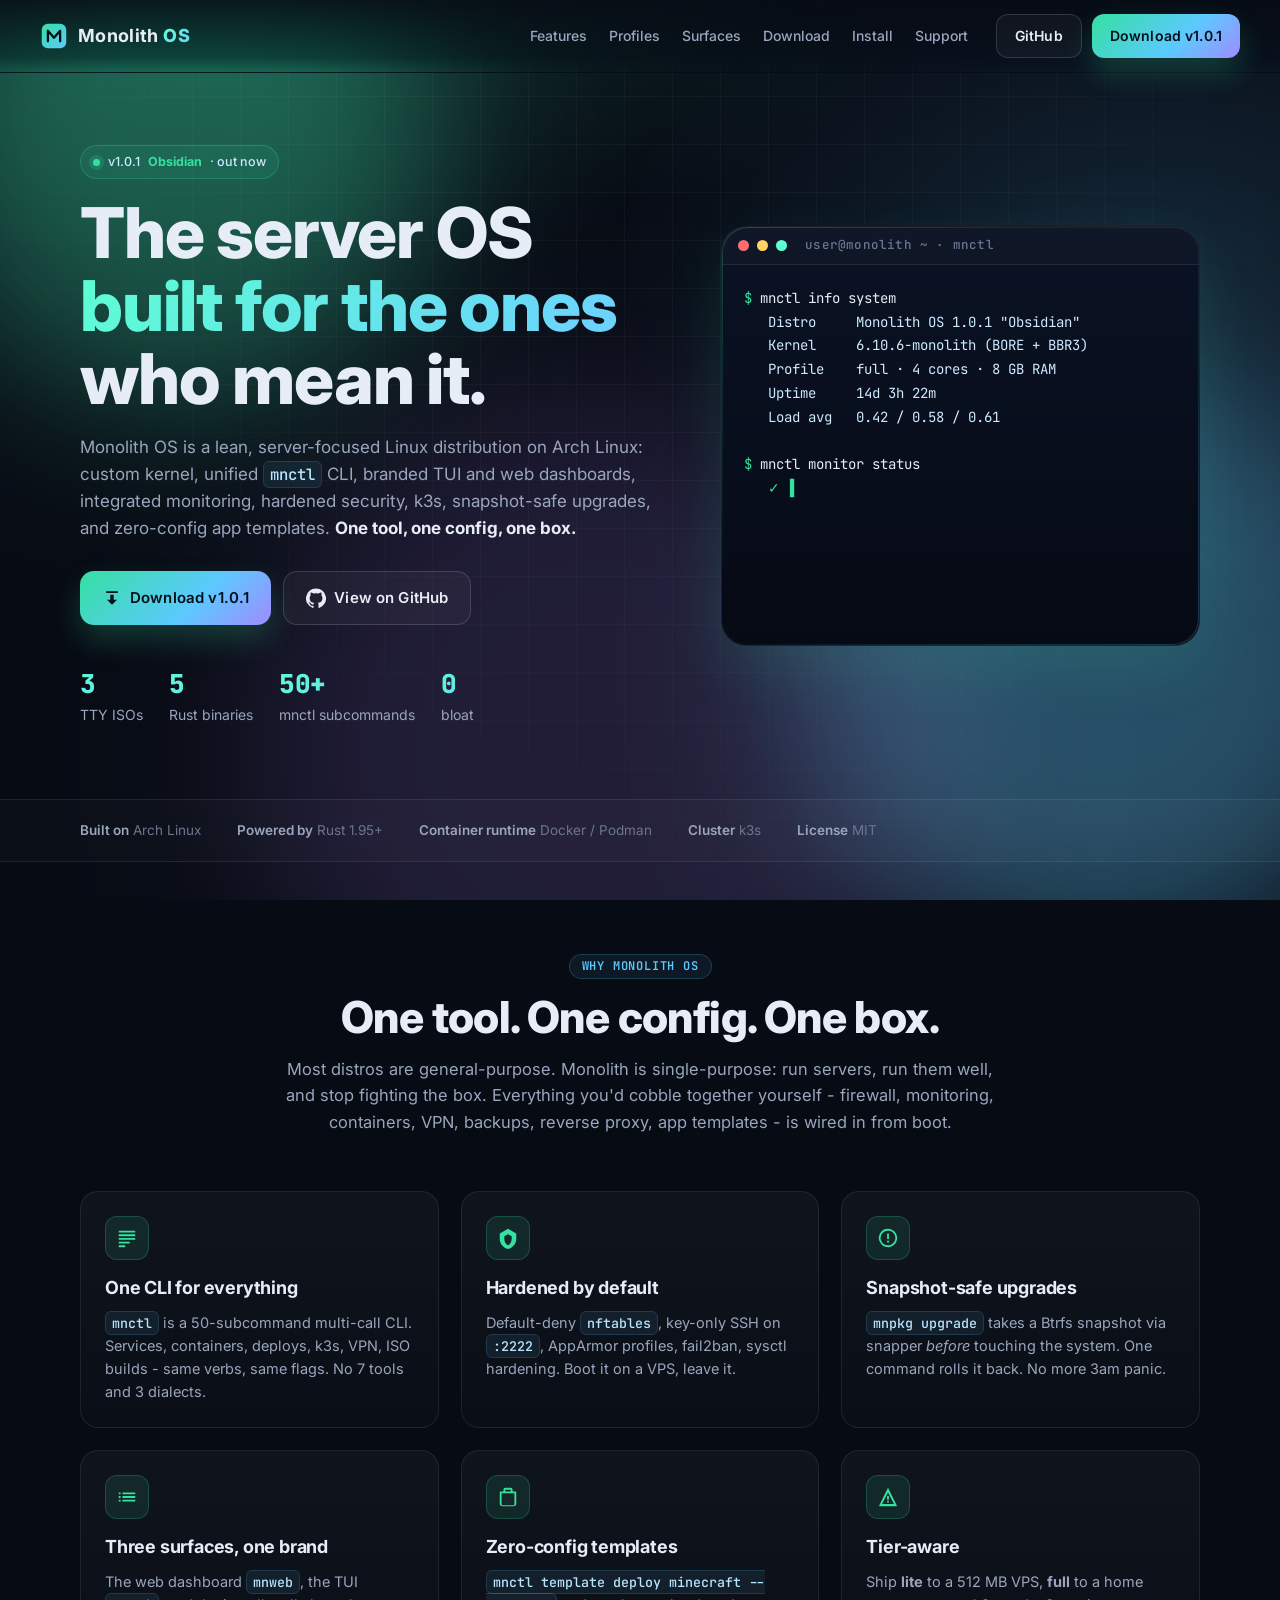
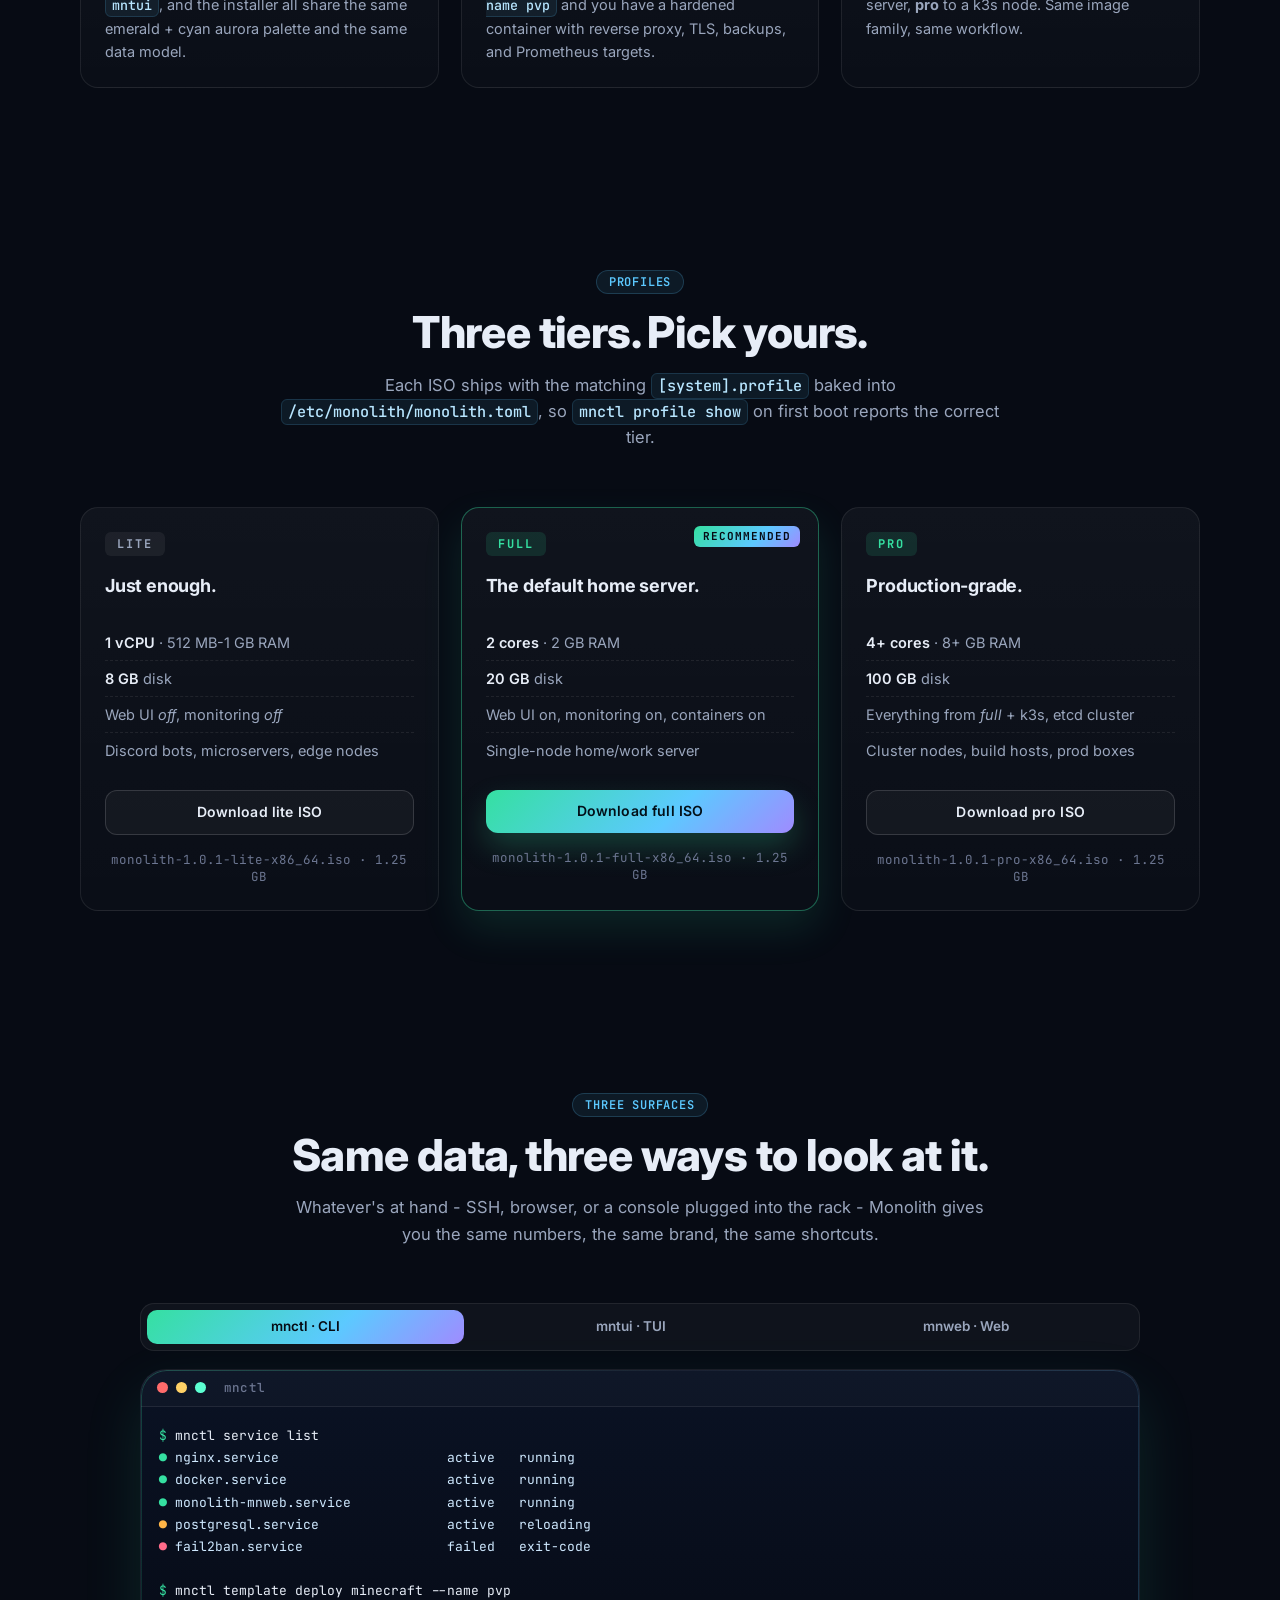
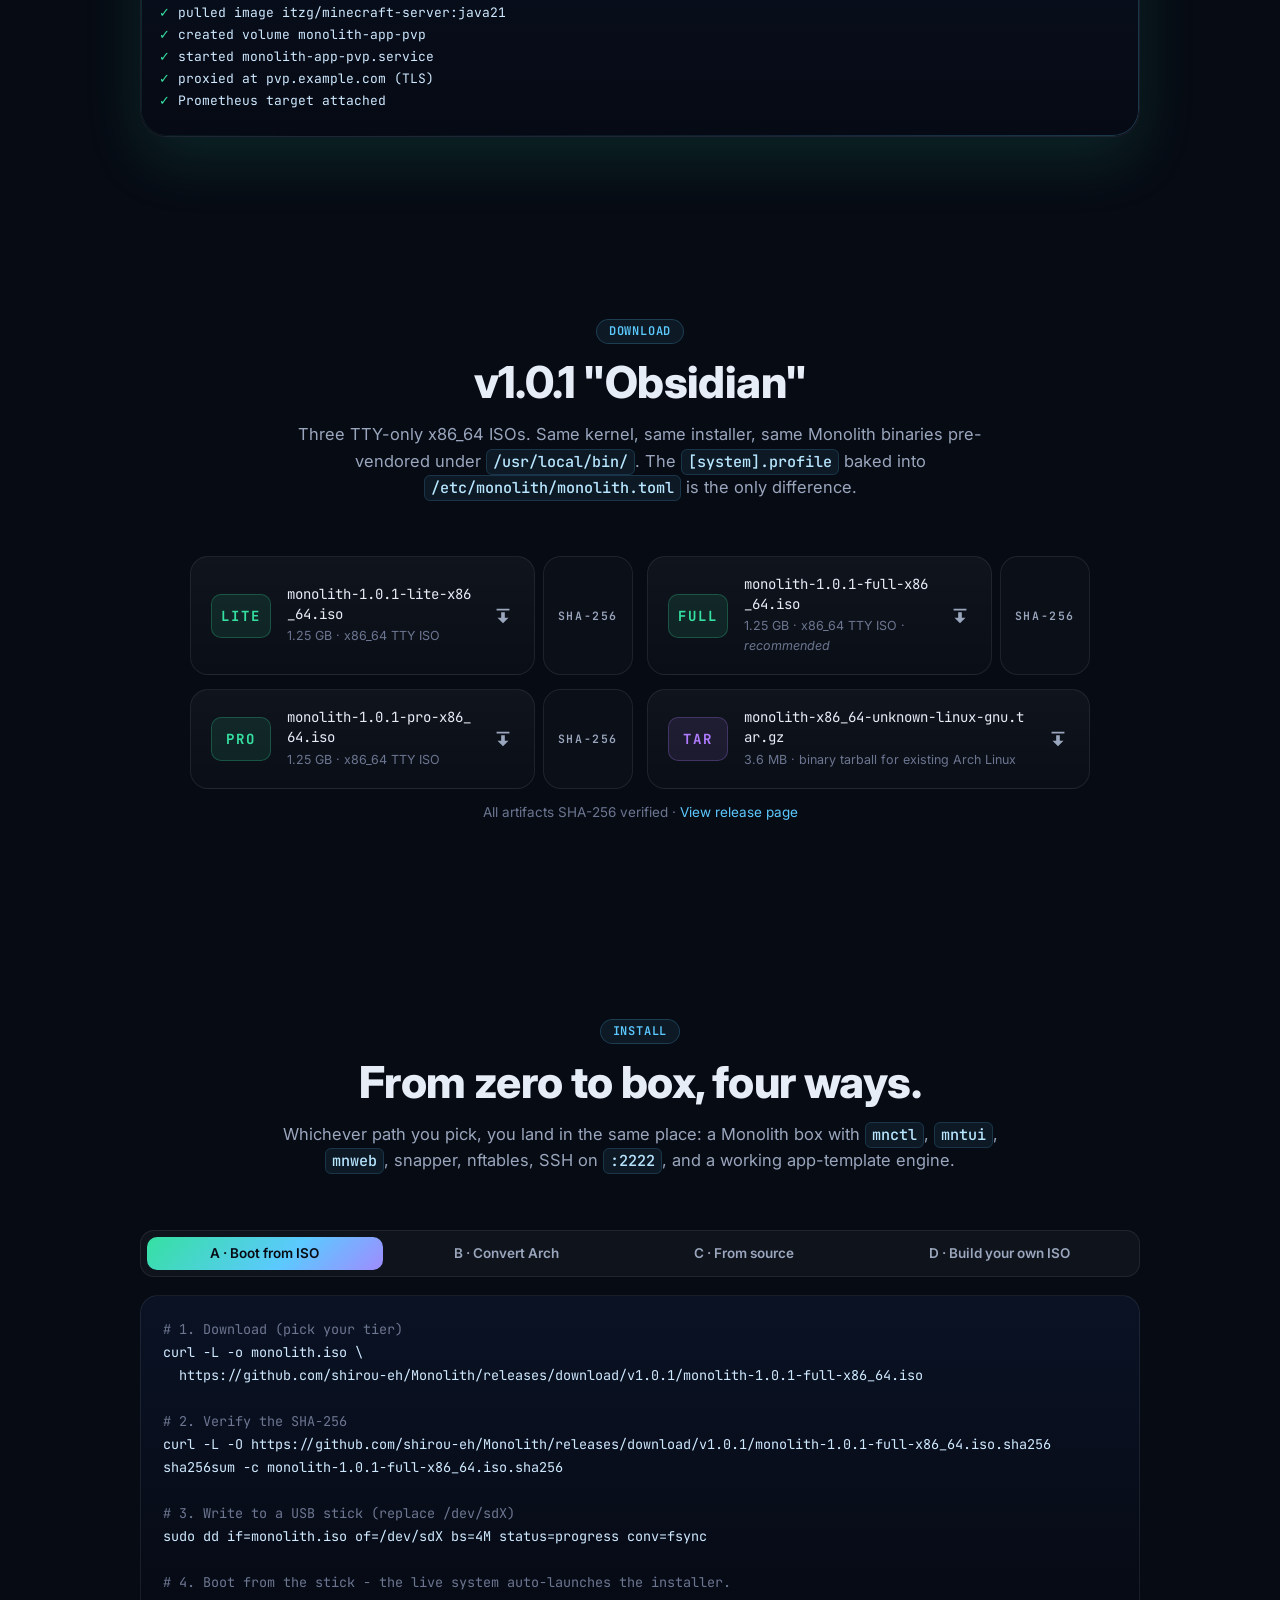
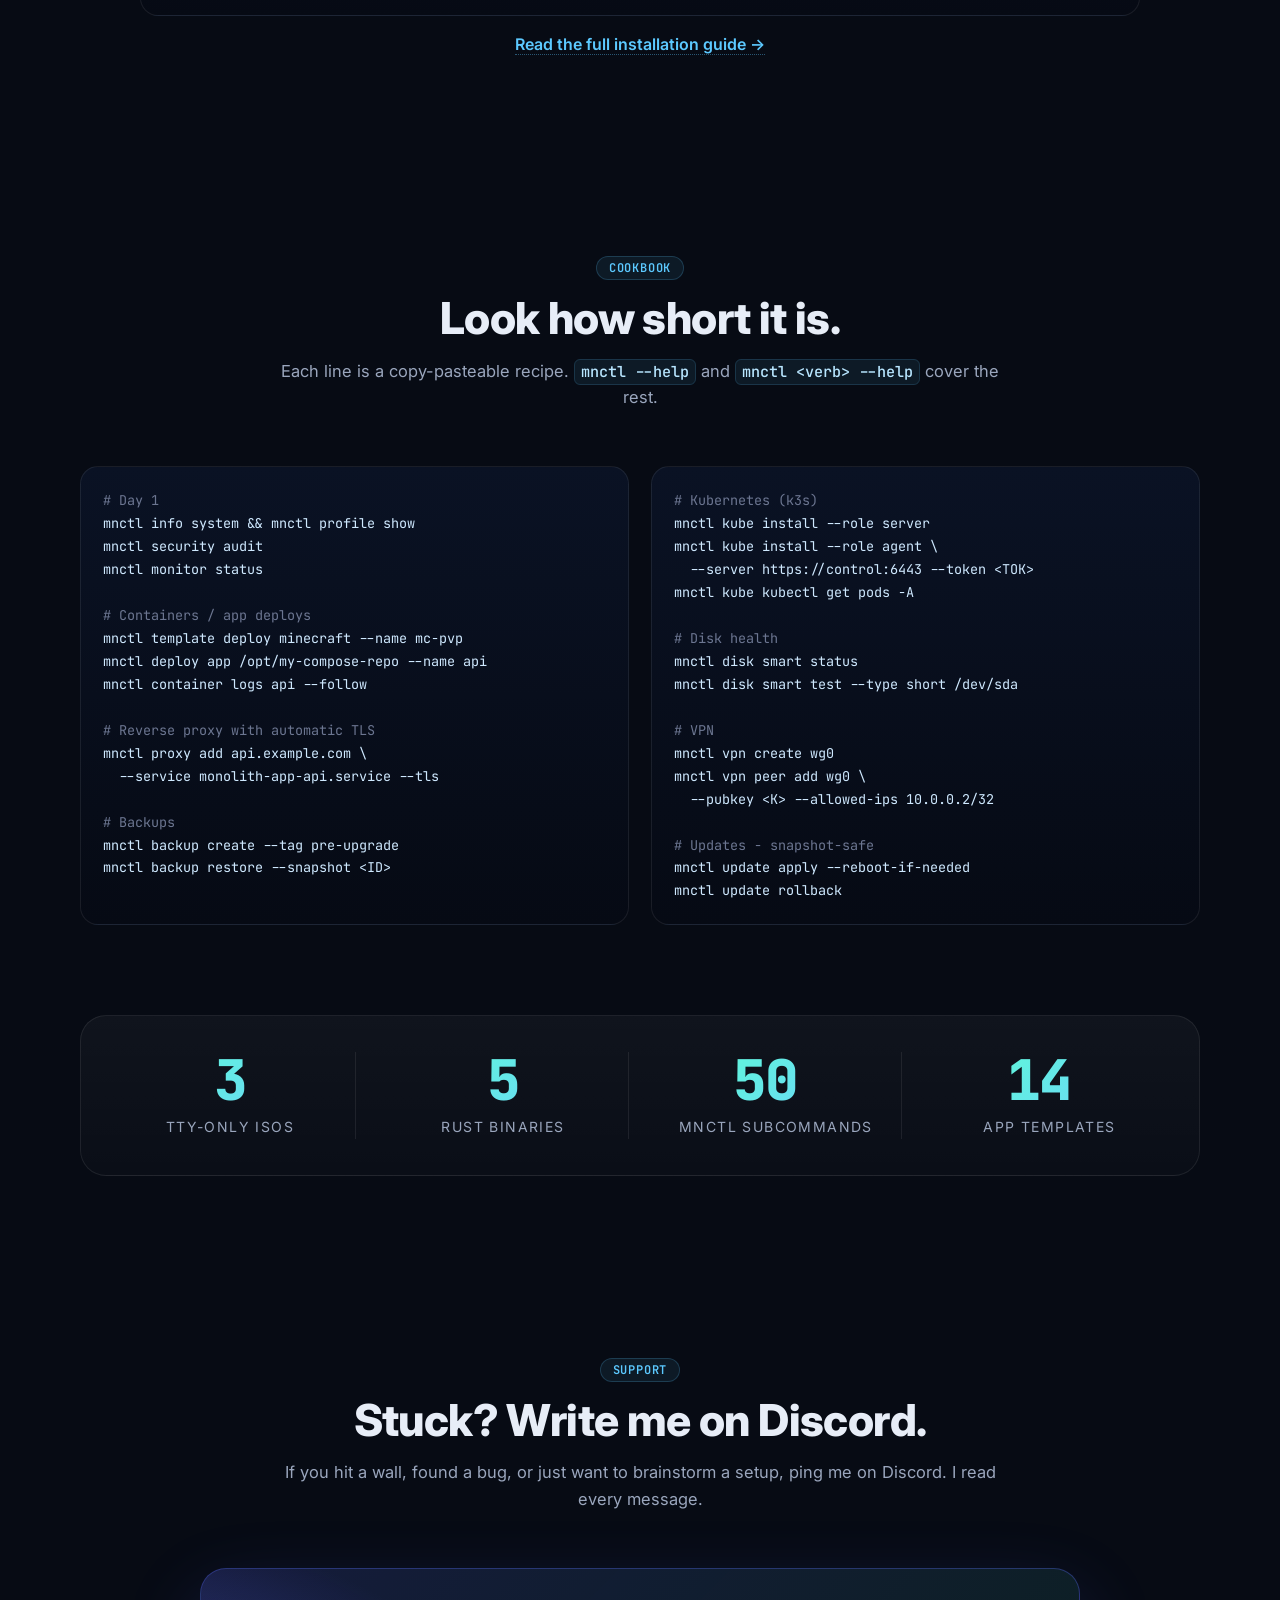
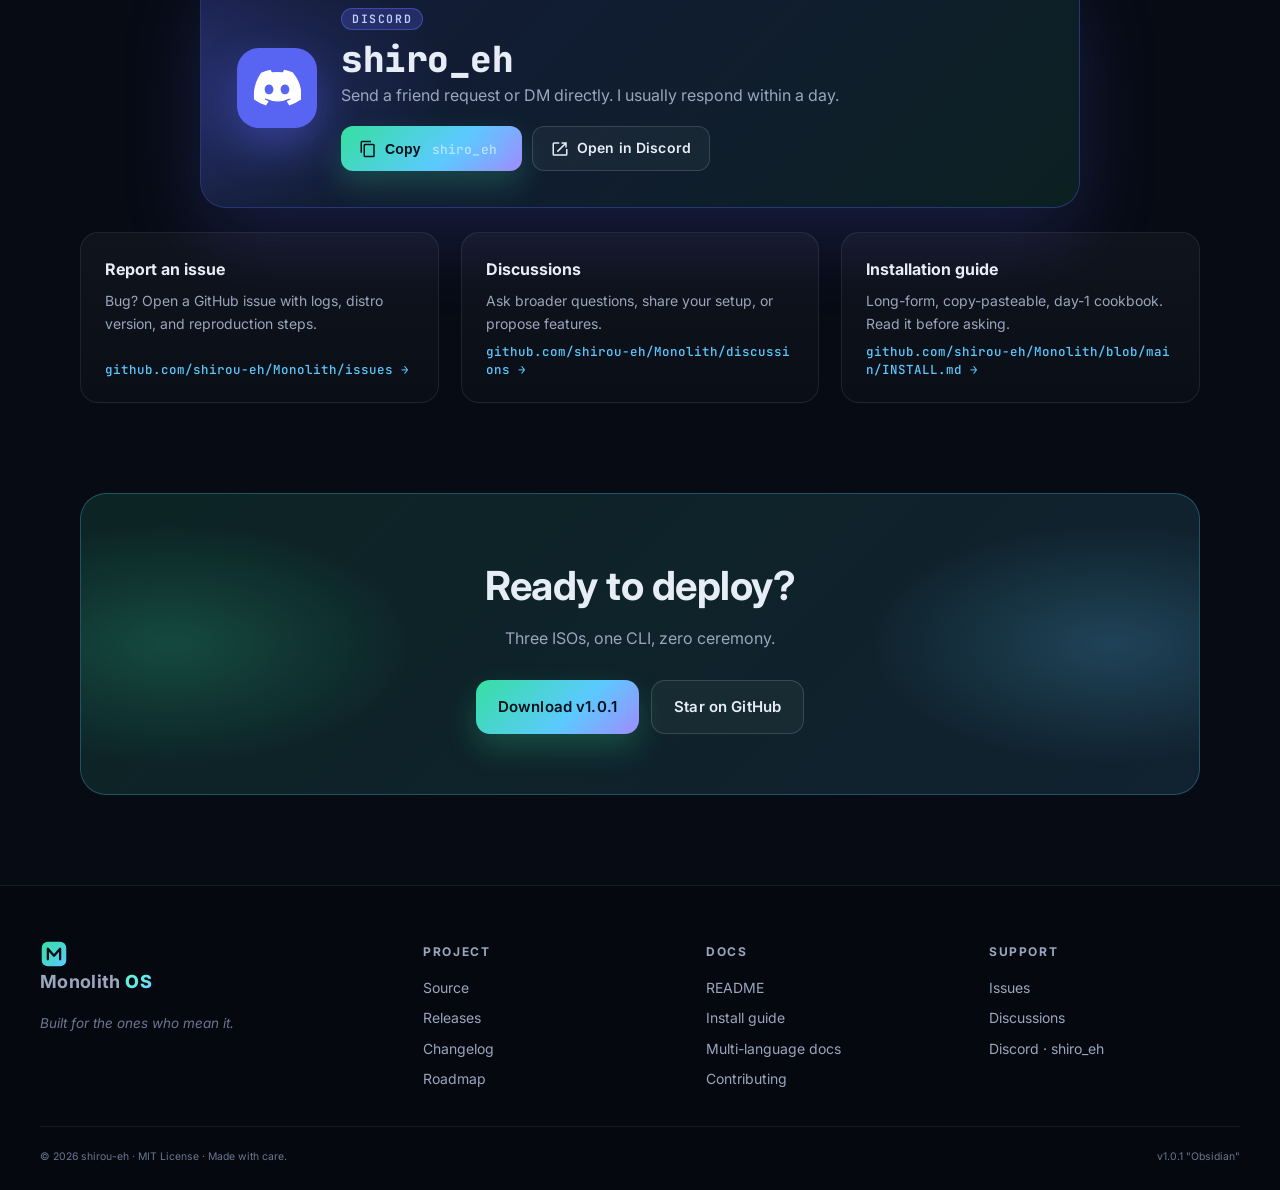
==== index.html @ b228fe60 "feat: Monolith OS official website v1.0.1 "Obsidian" Static, mobile-first website for the Monolith O" ====
<!doctype html>
<html lang="en">
<head>
  <meta charset="utf-8" />
  <meta name="viewport" content="width=device-width, initial-scale=1, viewport-fit=cover" />
  <meta name="theme-color" content="#070b14" />
  <meta name="color-scheme" content="dark" />

  <title>Monolith OS &middot; Built for the ones who mean it</title>
  <meta name="description" content="A lean, server-focused Linux distribution built on Arch Linux. Custom kernel, unified mnctl CLI, branded TUI and web dashboards, integrated monitoring, hardened security, k3s, snapshot-safe upgrades, and zero-config app templates." />
  <meta name="keywords" content="Monolith OS, Linux distribution, server distro, Arch Linux, mnctl, Rust, k3s, Btrfs, mnpkg, mnweb, mntui, monolith installer" />
  <meta name="author" content="shirou-eh" />

  <link rel="canonical" href="https://shirou-eh.github.io/Monolith-website/" />

  <meta property="og:type" content="website" />
  <meta property="og:title" content="Monolith OS - Built for the ones who mean it" />
  <meta property="og:description" content="A lean, server-focused Linux distribution. Custom kernel, unified CLI, integrated monitoring, hardened security, k3s, and zero-config app templates." />
  <meta property="og:url" content="https://shirou-eh.github.io/Monolith-website/" />
  <meta property="og:image" content="https://shirou-eh.github.io/Monolith-website/og.svg" />

  <meta name="twitter:card" content="summary_large_image" />
  <meta name="twitter:title" content="Monolith OS - Built for the ones who mean it" />
  <meta name="twitter:description" content="A lean, server-focused Linux distribution. Three TTY-only ISOs, one CLI, one config." />
  <meta name="twitter:image" content="https://shirou-eh.github.io/Monolith-website/og.svg" />

  <link rel="icon" type="image/svg+xml" href="favicon.svg" />
  <link rel="apple-touch-icon" href="apple-touch-icon.png" />

  <link rel="preconnect" href="https://fonts.googleapis.com" />
  <link rel="preconnect" href="https://fonts.gstatic.com" crossorigin />
  <link href="https://fonts.googleapis.com/css2?family=Inter:wght@400;500;600;700;800&family=JetBrains+Mono:wght@400;500;700&display=swap" rel="stylesheet" />

  <link rel="stylesheet" href="styles.css" />
</head>
<body>
  <div class="aurora-bg" aria-hidden="true">
    <div class="aurora a1"></div>
    <div class="aurora a2"></div>
    <div class="aurora a3"></div>
    <div class="grid"></div>
  </div>

  <header class="nav" id="nav">
    <a class="brand" href="#top" aria-label="Monolith OS home">
      <svg class="brand-mark" viewBox="0 0 32 32" aria-hidden="true">
        <defs>
          <linearGradient id="bg-grad" x1="0" y1="0" x2="1" y2="1">
            <stop offset="0%" stop-color="#35e0a1" />
            <stop offset="100%" stop-color="#5cc9ff" />
          </linearGradient>
        </defs>
        <rect x="2" y="2" width="28" height="28" rx="7" fill="url(#bg-grad)" />
        <path d="M9 22 V10 L16 18 L23 10 V22" stroke="#070b14" stroke-width="2.6" stroke-linecap="round" stroke-linejoin="round" fill="none" />
      </svg>
      <span class="brand-text">Monolith<span class="brand-os">OS</span></span>
    </a>

    <nav class="nav-links" aria-label="Primary">
      <a href="#features">Features</a>
      <a href="#profiles">Profiles</a>
      <a href="#surfaces">Surfaces</a>
      <a href="#download">Download</a>
      <a href="#install">Install</a>
      <a href="#support">Support</a>
    </nav>

    <div class="nav-cta">
      <a class="btn btn-ghost" href="https://github.com/shirou-eh/Monolith" target="_blank" rel="noopener">GitHub</a>
      <a class="btn btn-primary" href="#download">Download v1.0.1</a>
    </div>

    <button class="menu-toggle" aria-label="Toggle menu" aria-expanded="false" aria-controls="mobile-menu" id="menuBtn">
      <span></span><span></span><span></span>
    </button>
  </header>

  <div class="mobile-menu" id="mobile-menu" aria-hidden="true">
    <a href="#features">Features</a>
    <a href="#profiles">Profiles</a>
    <a href="#surfaces">Surfaces</a>
    <a href="#download">Download</a>
    <a href="#install">Install</a>
    <a href="#support">Support</a>
    <a href="https://github.com/shirou-eh/Monolith" target="_blank" rel="noopener">GitHub</a>
    <a class="mobile-primary" href="#download">Download v1.0.1</a>
  </div>

  <main id="top">
    <section class="hero">
      <div class="hero-left reveal">
        <span class="eyebrow">
          <span class="dot"></span>
          v1.0.1 <strong>Obsidian</strong> &middot; out now
        </span>
        <h1 class="hero-title">
          The server OS<br />
          <span class="grad">built for the ones</span><br />
          who mean it.
        </h1>
        <p class="hero-sub">
          Monolith OS is a lean, server-focused Linux distribution on Arch Linux:
          custom kernel, unified <code>mnctl</code> CLI, branded TUI and web
          dashboards, integrated monitoring, hardened security, k3s,
          snapshot-safe upgrades, and zero-config app templates.
          <strong>One tool, one config, one box.</strong>
        </p>
        <div class="hero-ctas">
          <a class="btn btn-primary btn-lg" href="#download">
            <svg viewBox="0 0 24 24" width="20" height="20" aria-hidden="true">
              <path fill="currentColor" d="M5 20h14v-2H5v2zM12 4l-6 6h4v6h4v-6h4l-6-6z" transform="rotate(180 12 12)" />
            </svg>
            Download v1.0.1
          </a>
          <a class="btn btn-ghost btn-lg" href="https://github.com/shirou-eh/Monolith" target="_blank" rel="noopener">
            <svg viewBox="0 0 24 24" width="20" height="20" aria-hidden="true"><path fill="currentColor" d="M12 .5a12 12 0 0 0-3.79 23.39c.6.11.82-.26.82-.58v-2.04c-3.34.73-4.04-1.6-4.04-1.6-.55-1.4-1.34-1.77-1.34-1.77-1.09-.74.08-.73.08-.73 1.21.08 1.85 1.24 1.85 1.24 1.07 1.84 2.81 1.31 3.5 1 .11-.78.42-1.31.76-1.61-2.66-.3-5.46-1.33-5.46-5.93 0-1.31.47-2.39 1.24-3.23-.13-.31-.54-1.54.11-3.21 0 0 1.01-.32 3.3 1.23a11.5 11.5 0 0 1 6 0c2.29-1.55 3.3-1.23 3.3-1.23.66 1.67.25 2.9.12 3.21.77.84 1.24 1.92 1.24 3.23 0 4.61-2.81 5.62-5.48 5.92.43.37.81 1.1.81 2.22v3.29c0 .32.22.7.83.58A12 12 0 0 0 12 .5z"/></svg>
            View on GitHub
          </a>
        </div>
        <ul class="hero-meta">
          <li><strong>3</strong> TTY ISOs</li>
          <li><strong>5</strong> Rust binaries</li>
          <li><strong>50+</strong> mnctl subcommands</li>
          <li><strong>0</strong> bloat</li>
        </ul>
      </div>

      <div class="hero-right reveal" aria-hidden="false">
        <div class="terminal" role="img" aria-label="Terminal demo of mnctl info system">
          <div class="terminal-bar">
            <span class="dot red"></span>
            <span class="dot yellow"></span>
            <span class="dot green"></span>
            <span class="terminal-title">user@monolith ~ &middot; mnctl</span>
          </div>
          <pre class="terminal-body" id="termBody"></pre>
        </div>
      </div>
    </section>

    <section class="strip">
      <div class="strip-row">
        <div><strong>Built on</strong> Arch Linux</div>
        <div><strong>Powered by</strong> Rust 1.95+</div>
        <div><strong>Container runtime</strong> Docker / Podman</div>
        <div><strong>Cluster</strong> k3s</div>
        <div><strong>License</strong> MIT</div>
      </div>
    </section>

    <section id="features" class="section">
      <div class="section-head reveal">
        <span class="kicker">Why Monolith OS</span>
        <h2>One tool. One config. One box.</h2>
        <p>Most distros are general-purpose. Monolith is single-purpose: run servers, run them well, and stop fighting the box. Everything you'd cobble together yourself - firewall, monitoring, containers, VPN, backups, reverse proxy, app templates - is wired in from boot.</p>
      </div>

      <div class="grid-3">
        <article class="card reveal">
          <div class="card-icon"><svg viewBox="0 0 24 24" width="22" height="22"><path fill="currentColor" d="M3 4h18v2H3V4zm0 4h18v2H3V8zm0 4h18v2H3v-2zm0 4h12v2H3v-2zm0 4h7v2H3v-2z"/></svg></div>
          <h3>One CLI for everything</h3>
          <p><code>mnctl</code> is a 50-subcommand multi-call CLI. Services, containers, deploys, k3s, VPN, ISO builds - same verbs, same flags. No 7 tools and 3 dialects.</p>
        </article>

        <article class="card reveal">
          <div class="card-icon"><svg viewBox="0 0 24 24" width="22" height="22"><path fill="currentColor" d="M12 2 3 7v6c0 5 3.8 9.7 9 11 5.2-1.3 9-6 9-11V7l-9-5zm0 6 4 2v3.4c0 3-2 5.7-4 6.6-2-.9-4-3.6-4-6.6V10l4-2z"/></svg></div>
          <h3>Hardened by default</h3>
          <p>Default-deny <code>nftables</code>, key-only SSH on <code>:2222</code>, AppArmor profiles, fail2ban, sysctl hardening. Boot it on a VPS, leave it.</p>
        </article>

        <article class="card reveal">
          <div class="card-icon"><svg viewBox="0 0 24 24" width="22" height="22"><path fill="currentColor" d="M12 2a10 10 0 0 0-7.07 17.07A10 10 0 1 0 12 2zm0 18a8 8 0 0 1-5.66-13.66A8 8 0 1 1 12 20zm-1-13h2v6h-2V7zm0 8h2v2h-2v-2z"/></svg></div>
          <h3>Snapshot-safe upgrades</h3>
          <p><code>mnpkg upgrade</code> takes a Btrfs snapshot via snapper <em>before</em> touching the system. One command rolls it back. No more 3am panic.</p>
        </article>

        <article class="card reveal">
          <div class="card-icon"><svg viewBox="0 0 24 24" width="22" height="22"><path fill="currentColor" d="M3 13h2v-2H3v2zm0 4h2v-2H3v2zm0-8h2V7H3v2zm4 4h14v-2H7v2zm0 4h14v-2H7v2zm0-8h14V7H7v2z"/></svg></div>
          <h3>Three surfaces, one brand</h3>
          <p>The web dashboard <code>mnweb</code>, the TUI <code>mntui</code>, and the installer all share the same emerald + cyan aurora palette and the same data model.</p>
        </article>

        <article class="card reveal">
          <div class="card-icon"><svg viewBox="0 0 24 24" width="22" height="22"><path fill="currentColor" d="M20 6h-3V4a2 2 0 0 0-2-2H9a2 2 0 0 0-2 2v2H4a1 1 0 0 0-1 1v12a3 3 0 0 0 3 3h12a3 3 0 0 0 3-3V7a1 1 0 0 0-1-1zM9 4h6v2H9V4zm10 16a1 1 0 0 1-1 1H6a1 1 0 0 1-1-1V8h14v12z"/></svg></div>
          <h3>Zero-config templates</h3>
          <p><code>mnctl template deploy minecraft --name pvp</code> and you have a hardened container with reverse proxy, TLS, backups, and Prometheus targets.</p>
        </article>

        <article class="card reveal">
          <div class="card-icon"><svg viewBox="0 0 24 24" width="22" height="22"><path fill="currentColor" d="M12 2 2 22h20L12 2zm0 5 6.5 12.5h-13L12 7zm-1 4v4h2v-4h-2zm0 5v2h2v-2h-2z"/></svg></div>
          <h3>Tier-aware</h3>
          <p>Ship <strong>lite</strong> to a 512&nbsp;MB VPS, <strong>full</strong> to a home server, <strong>pro</strong> to a k3s node. Same image family, same workflow.</p>
        </article>
      </div>
    </section>

    <section id="profiles" class="section">
      <div class="section-head reveal">
        <span class="kicker">Profiles</span>
        <h2>Three tiers. Pick yours.</h2>
        <p>Each ISO ships with the matching <code>[system].profile</code> baked into <code>/etc/monolith/monolith.toml</code>, so <code>mnctl profile show</code> on first boot reports the correct tier.</p>
      </div>

      <div class="grid-3 profiles">
        <article class="card profile reveal" data-tier="lite">
          <div class="profile-tag">lite</div>
          <h3>Just enough.</h3>
          <ul class="spec">
            <li><strong>1 vCPU</strong> &middot; 512 MB-1 GB RAM</li>
            <li><strong>8 GB</strong> disk</li>
            <li>Web UI <em>off</em>, monitoring <em>off</em></li>
            <li>Discord bots, microservers, edge nodes</li>
          </ul>
          <a class="btn btn-ghost btn-block" href="https://github.com/shirou-eh/Monolith/releases/download/v1.0.1/monolith-1.0.1-lite-x86_64.iso">Download lite ISO</a>
          <small class="profile-size">monolith-1.0.1-lite-x86_64.iso &middot; 1.25 GB</small>
        </article>

        <article class="card profile reveal recommended" data-tier="full">
          <div class="profile-tag">full</div>
          <span class="badge">Recommended</span>
          <h3>The default home server.</h3>
          <ul class="spec">
            <li><strong>2 cores</strong> &middot; 2 GB RAM</li>
            <li><strong>20 GB</strong> disk</li>
            <li>Web UI on, monitoring on, containers on</li>
            <li>Single-node home/work server</li>
          </ul>
          <a class="btn btn-primary btn-block" href="https://github.com/shirou-eh/Monolith/releases/download/v1.0.1/monolith-1.0.1-full-x86_64.iso">Download full ISO</a>
          <small class="profile-size">monolith-1.0.1-full-x86_64.iso &middot; 1.25 GB</small>
        </article>

        <article class="card profile reveal" data-tier="pro">
          <div class="profile-tag">pro</div>
          <h3>Production-grade.</h3>
          <ul class="spec">
            <li><strong>4+ cores</strong> &middot; 8+ GB RAM</li>
            <li><strong>100 GB</strong> disk</li>
            <li>Everything from <em>full</em> + k3s, etcd cluster</li>
            <li>Cluster nodes, build hosts, prod boxes</li>
          </ul>
          <a class="btn btn-ghost btn-block" href="https://github.com/shirou-eh/Monolith/releases/download/v1.0.1/monolith-1.0.1-pro-x86_64.iso">Download pro ISO</a>
          <small class="profile-size">monolith-1.0.1-pro-x86_64.iso &middot; 1.25 GB</small>
        </article>
      </div>
    </section>

    <section id="surfaces" class="section">
      <div class="section-head reveal">
        <span class="kicker">Three surfaces</span>
        <h2>Same data, three ways to look at it.</h2>
        <p>Whatever's at hand - SSH, browser, or a console plugged into the rack - Monolith gives you the same numbers, the same brand, the same shortcuts.</p>
      </div>

      <div class="tabs reveal">
        <div class="tab-bar" role="tablist" aria-label="Surfaces">
          <button class="tab active" role="tab" aria-selected="true" aria-controls="tab-cli" id="tabbtn-cli">mnctl &middot; CLI</button>
          <button class="tab" role="tab" aria-selected="false" aria-controls="tab-tui" id="tabbtn-tui">mntui &middot; TUI</button>
          <button class="tab" role="tab" aria-selected="false" aria-controls="tab-web" id="tabbtn-web">mnweb &middot; Web</button>
        </div>

        <div class="tab-panels">
          <div class="tab-panel active" role="tabpanel" id="tab-cli" aria-labelledby="tabbtn-cli">
            <div class="terminal small">
              <div class="terminal-bar">
                <span class="dot red"></span><span class="dot yellow"></span><span class="dot green"></span>
                <span class="terminal-title">mnctl</span>
              </div>
<pre class="terminal-body">
<span class="prompt">$</span> <span class="cmd">mnctl service list</span>
<span class="ok">●</span> nginx.service                     active   running
<span class="ok">●</span> docker.service                    active   running
<span class="ok">●</span> monolith-mnweb.service            active   running
<span class="warn">●</span> postgresql.service                active   reloading
<span class="bad">●</span> fail2ban.service                  failed   exit-code

<span class="prompt">$</span> <span class="cmd">mnctl template deploy minecraft --name pvp</span>
<span class="ok">✓</span> pulled image itzg/minecraft-server:java21
<span class="ok">✓</span> created volume monolith-app-pvp
<span class="ok">✓</span> started monolith-app-pvp.service
<span class="ok">✓</span> proxied at pvp.example.com (TLS)
<span class="ok">✓</span> Prometheus target attached
</pre>
            </div>
          </div>

          <div class="tab-panel" role="tabpanel" id="tab-tui" aria-labelledby="tabbtn-tui" hidden>
            <div class="terminal small">
              <div class="terminal-bar">
                <span class="dot red"></span><span class="dot yellow"></span><span class="dot green"></span>
                <span class="terminal-title">mntui</span>
              </div>
<pre class="terminal-body tui">
<span class="grad-text">╭ Monolith OS · v1.0.1 Obsidian ────────── tab 1/6 · q quit ╮</span>
│  CPU                                                       │
│  ▁▂▃▅▆▇█▇▆▅▄▃▃▄▅▆▇█▇▅▄▃▂▂▃▄▅▆▇▆▅▄▃▂▁                       │
│  load 0.42 0.58 0.61    cores 4 @ 3.4 GHz                 │
│                                                             │
│  RAM     <span class="bar-ok">████████████░░░░░░░░░</span> 58%  4.7 / 8.0 GB    │
│  swap    <span class="bar-warn">░░░░░░░░░░░░░░░░░░░░░</span>  3%  120 MB / 4 GB │
│                                                             │
│  Disks                                                     │
│  /        ext4    <span class="bar-ok">████████████░░░░░░</span>  61%  62/102 GB │
│  /var/lib btrfs   <span class="bar-warn">██████████████░░░░</span>  78%  78/100 GB │
│                                                             │
│  Top processes                  cpu      mem               │
│  monolith-mnweb                  4%      35 MB             │
│  postgres                        3%     220 MB             │
│  prometheus                      2%      90 MB             │
<span class="grad-text">╰─────────────── 1 overview · 2 services · 3 disks · 4 net ─╯</span>
</pre>
            </div>
          </div>

          <div class="tab-panel" role="tabpanel" id="tab-web" aria-labelledby="tabbtn-web" hidden>
            <div class="webmock">
              <div class="webmock-bar">
                <span class="dot red"></span><span class="dot yellow"></span><span class="dot green"></span>
                <span class="addr">monolith.local:9911</span>
              </div>
              <div class="webmock-body">
                <aside class="webmock-side">
                  <div class="logo-mini">
                    <svg viewBox="0 0 32 32" width="20" height="20"><rect x="2" y="2" width="28" height="28" rx="7" fill="url(#bg-grad)" /></svg>
                    <span>Monolith</span>
                  </div>
                  <a class="active">Overview</a>
                  <a>Services</a>
                  <a>Containers</a>
                  <a>Disks</a>
                  <a>Templates</a>
                  <a>Logs</a>
                </aside>
                <section class="webmock-main">
                  <div class="webmock-stats">
                    <div class="stat"><span class="stat-label">CPU</span><span class="stat-val">42%</span><div class="stat-spark"></div></div>
                    <div class="stat"><span class="stat-label">RAM</span><span class="stat-val">4.7 / 8 GB</span><div class="stat-bar"><i style="width:58%"></i></div></div>
                    <div class="stat"><span class="stat-label">Disk</span><span class="stat-val">62 / 102 GB</span><div class="stat-bar"><i style="width:61%"></i></div></div>
                    <div class="stat"><span class="stat-label">Uptime</span><span class="stat-val">14d 03h</span></div>
                  </div>
                  <div class="webmock-cards">
                    <div class="webmock-card">
                      <h4>Services</h4>
                      <ul>
                        <li><span class="pill ok">●</span>nginx</li>
                        <li><span class="pill ok">●</span>docker</li>
                        <li><span class="pill ok">●</span>monolith-mnweb</li>
                        <li><span class="pill warn">●</span>postgresql</li>
                      </ul>
                    </div>
                    <div class="webmock-card">
                      <h4>Containers</h4>
                      <ul>
                        <li><span class="pill ok">●</span>app-pvp <small>0.4% &middot; 320 MB</small></li>
                        <li><span class="pill ok">●</span>postgres <small>2.3% &middot; 220 MB</small></li>
                        <li><span class="pill ok">●</span>redis <small>0.1% &middot; 12 MB</small></li>
                      </ul>
                    </div>
                  </div>
                </section>
              </div>
            </div>
          </div>
        </div>
      </div>
    </section>

    <section id="download" class="section">
      <div class="section-head reveal">
        <span class="kicker">Download</span>
        <h2>v1.0.1 "Obsidian"</h2>
        <p>Three TTY-only x86_64 ISOs. Same kernel, same installer, same Monolith binaries pre-vendored under <code>/usr/local/bin/</code>. The <code>[system].profile</code> baked into <code>/etc/monolith/monolith.toml</code> is the only difference.</p>
      </div>

      <div class="downloads reveal">
        <div class="dl-row">
          <a class="dl" href="https://github.com/shirou-eh/Monolith/releases/download/v1.0.1/monolith-1.0.1-lite-x86_64.iso">
            <div class="dl-tier">lite</div>
            <div class="dl-meta">
              <strong>monolith-1.0.1-lite-x86_64.iso</strong>
              <small>1.25 GB &middot; x86_64 TTY ISO</small>
            </div>
            <svg class="dl-arrow" viewBox="0 0 24 24"><path fill="currentColor" d="M5 20h14v-2H5v2zM12 4l-6 6h4v6h4v-6h4l-6-6z" transform="rotate(180 12 12)"/></svg>
          </a>
          <a class="dl-sha" href="https://github.com/shirou-eh/Monolith/releases/download/v1.0.1/monolith-1.0.1-lite-x86_64.iso.sha256">SHA-256</a>
        </div>
        <div class="dl-row">
          <a class="dl" href="https://github.com/shirou-eh/Monolith/releases/download/v1.0.1/monolith-1.0.1-full-x86_64.iso">
            <div class="dl-tier">full</div>
            <div class="dl-meta">
              <strong>monolith-1.0.1-full-x86_64.iso</strong>
              <small>1.25 GB &middot; x86_64 TTY ISO &middot; <em>recommended</em></small>
            </div>
            <svg class="dl-arrow" viewBox="0 0 24 24"><path fill="currentColor" d="M5 20h14v-2H5v2zM12 4l-6 6h4v6h4v-6h4l-6-6z" transform="rotate(180 12 12)"/></svg>
          </a>
          <a class="dl-sha" href="https://github.com/shirou-eh/Monolith/releases/download/v1.0.1/monolith-1.0.1-full-x86_64.iso.sha256">SHA-256</a>
        </div>
        <div class="dl-row">
          <a class="dl" href="https://github.com/shirou-eh/Monolith/releases/download/v1.0.1/monolith-1.0.1-pro-x86_64.iso">
            <div class="dl-tier">pro</div>
            <div class="dl-meta">
              <strong>monolith-1.0.1-pro-x86_64.iso</strong>
              <small>1.25 GB &middot; x86_64 TTY ISO</small>
            </div>
            <svg class="dl-arrow" viewBox="0 0 24 24"><path fill="currentColor" d="M5 20h14v-2H5v2zM12 4l-6 6h4v6h4v-6h4l-6-6z" transform="rotate(180 12 12)"/></svg>
          </a>
          <a class="dl-sha" href="https://github.com/shirou-eh/Monolith/releases/download/v1.0.1/monolith-1.0.1-pro-x86_64.iso.sha256">SHA-256</a>
        </div>
        <div class="dl-row">
          <a class="dl tarball" href="https://github.com/shirou-eh/Monolith/releases/download/v1.0.1/monolith-x86_64-unknown-linux-gnu.tar.gz">
            <div class="dl-tier">tar</div>
            <div class="dl-meta">
              <strong>monolith-x86_64-unknown-linux-gnu.tar.gz</strong>
              <small>3.6 MB &middot; binary tarball for existing Arch Linux</small>
            </div>
            <svg class="dl-arrow" viewBox="0 0 24 24"><path fill="currentColor" d="M5 20h14v-2H5v2zM12 4l-6 6h4v6h4v-6h4l-6-6z" transform="rotate(180 12 12)"/></svg>
          </a>
        </div>
      </div>
      <p class="tiny center">All artifacts SHA-256 verified &middot; <a href="https://github.com/shirou-eh/Monolith/releases/tag/v1.0.1" target="_blank" rel="noopener">View release page</a></p>
    </section>

    <section id="install" class="section">
      <div class="section-head reveal">
        <span class="kicker">Install</span>
        <h2>From zero to box, four ways.</h2>
        <p>Whichever path you pick, you land in the same place: a Monolith box with <code>mnctl</code>, <code>mntui</code>, <code>mnweb</code>, snapper, nftables, SSH on <code>:2222</code>, and a working app-template engine.</p>
      </div>

      <div class="tabs reveal install-tabs">
        <div class="tab-bar" role="tablist" aria-label="Install path">
          <button class="tab active" role="tab" aria-selected="true" aria-controls="ins-iso" id="insbtn-iso">A &middot; Boot from ISO</button>
          <button class="tab" role="tab" aria-selected="false" aria-controls="ins-arch" id="insbtn-arch">B &middot; Convert Arch</button>
          <button class="tab" role="tab" aria-selected="false" aria-controls="ins-src" id="insbtn-src">C &middot; From source</button>
          <button class="tab" role="tab" aria-selected="false" aria-controls="ins-iso2" id="insbtn-iso2">D &middot; Build your own ISO</button>
        </div>

        <div class="tab-panels">
          <div class="tab-panel active" role="tabpanel" id="ins-iso" aria-labelledby="insbtn-iso">
<pre class="codeblock"><span class="comment"># 1. Download (pick your tier)</span>
curl -L -o monolith.iso \
  https://github.com/shirou-eh/Monolith/releases/download/v1.0.1/monolith-1.0.1-full-x86_64.iso

<span class="comment"># 2. Verify the SHA-256</span>
curl -L -O https://github.com/shirou-eh/Monolith/releases/download/v1.0.1/monolith-1.0.1-full-x86_64.iso.sha256
sha256sum -c monolith-1.0.1-full-x86_64.iso.sha256

<span class="comment"># 3. Write to a USB stick (replace /dev/sdX)</span>
sudo dd if=monolith.iso of=/dev/sdX bs=4M status=progress conv=fsync

<span class="comment"># 4. Boot from the stick - the live system auto-launches the installer.</span></pre>
          </div>

          <div class="tab-panel" role="tabpanel" id="ins-arch" aria-labelledby="insbtn-arch" hidden>
<pre class="codeblock"><span class="comment"># Already on Arch? Convert in place.</span>
curl -fsSL https://raw.githubusercontent.com/shirou-eh/Monolith/main/scripts/install.sh | sudo bash

<span class="comment"># Optional: apply security defaults</span>
sudo mnctl security harden
sudo mnctl web enable</pre>
          </div>

          <div class="tab-panel" role="tabpanel" id="ins-src" aria-labelledby="insbtn-src" hidden>
<pre class="codeblock"><span class="comment"># Requires Rust 1.95+</span>
git clone https://github.com/shirou-eh/Monolith.git
cd Monolith
make build
sudo make install

<span class="comment"># Or run any binary out of tree</span>
cargo run --release --bin mnctl -- info system
cargo run --release --bin mntui
cargo run --release --bin mnweb            <span class="comment"># 127.0.0.1:9911</span></pre>
          </div>

          <div class="tab-panel" role="tabpanel" id="ins-iso2" aria-labelledby="insbtn-iso2" hidden>
<pre class="codeblock"><span class="comment"># Build any tier locally (Docker or native Arch host)</span>
sudo ./iso/build-iso.sh --tier full --out ./out --version 1.0.1

<span class="comment"># Inside an Arch container</span>
docker run --rm --privileged -v "$(pwd):/work" -w /work archlinux:latest bash -c '
  pacman -Syu --noconfirm
  pacman -S --noconfirm --needed archiso grub edk2-shell libisoburn squashfs-tools dosfstools mtools
  ./iso/build-iso.sh --tier full --out out --version 1.0.1
'</pre>
          </div>
        </div>
      </div>

      <p class="center"><a class="link-arrow" href="https://github.com/shirou-eh/Monolith/blob/main/INSTALL.md" target="_blank" rel="noopener">Read the full installation guide &rarr;</a></p>
    </section>

    <section id="surfaces2" class="section">
      <div class="section-head reveal">
        <span class="kicker">Cookbook</span>
        <h2>Look how short it is.</h2>
        <p>Each line is a copy-pasteable recipe. <code>mnctl --help</code> and <code>mnctl &lt;verb&gt; --help</code> cover the rest.</p>
      </div>
      <div class="grid-2 reveal">
<pre class="codeblock"><span class="comment"># Day 1</span>
mnctl info system && mnctl profile show
mnctl security audit
mnctl monitor status

<span class="comment"># Containers / app deploys</span>
mnctl template deploy minecraft --name mc-pvp
mnctl deploy app /opt/my-compose-repo --name api
mnctl container logs api --follow

<span class="comment"># Reverse proxy with automatic TLS</span>
mnctl proxy add api.example.com \
  --service monolith-app-api.service --tls

<span class="comment"># Backups</span>
mnctl backup create --tag pre-upgrade
mnctl backup restore --snapshot &lt;ID&gt;</pre>
<pre class="codeblock"><span class="comment"># Kubernetes (k3s)</span>
mnctl kube install --role server
mnctl kube install --role agent \
  --server https://control:6443 --token &lt;TOK&gt;
mnctl kube kubectl get pods -A

<span class="comment"># Disk health</span>
mnctl disk smart status
mnctl disk smart test --type short /dev/sda

<span class="comment"># VPN</span>
mnctl vpn create wg0
mnctl vpn peer add wg0 \
  --pubkey &lt;K&gt; --allowed-ips 10.0.0.2/32

<span class="comment"># Updates - snapshot-safe</span>
mnctl update apply --reboot-if-needed
mnctl update rollback</pre>
      </div>
    </section>

    <section class="section stats-section">
      <div class="grid-4 stats reveal">
        <div class="stat-big"><span class="num">3</span><span class="lbl">TTY-only ISOs</span></div>
        <div class="stat-big"><span class="num">5</span><span class="lbl">Rust binaries</span></div>
        <div class="stat-big"><span class="num">50<span class="plus">+</span></span><span class="lbl">mnctl subcommands</span></div>
        <div class="stat-big"><span class="num">14<span class="plus">+</span></span><span class="lbl">app templates</span></div>
      </div>
    </section>

    <section id="support" class="section">
      <div class="section-head reveal">
        <span class="kicker">Support</span>
        <h2>Stuck? Write me on Discord.</h2>
        <p>If you hit a wall, found a bug, or just want to brainstorm a setup, ping me on Discord. I read every message.</p>
      </div>

      <div class="discord-card reveal">
        <div class="discord-bg" aria-hidden="true"></div>
        <div class="discord-icon" aria-hidden="true">
          <svg viewBox="0 0 71 55" width="48" height="48"><path fill="#fff" d="M60.1 4.9A57.6 57.6 0 0 0 46 .6a40 40 0 0 0-1.8 3.7 53.4 53.4 0 0 0-16.4 0A40 40 0 0 0 26 .6 57.6 57.6 0 0 0 11.9 4.9C2.8 18.3.4 31.4 1.6 44.4a58 58 0 0 0 17.7 8.9 42.7 42.7 0 0 0 3.8-6.1 37.4 37.4 0 0 1-6-2.9c.5-.4 1-.8 1.5-1.2a41.4 41.4 0 0 0 35.8 0c.5.4 1 .8 1.5 1.2a37.4 37.4 0 0 1-6 2.9 42.7 42.7 0 0 0 3.8 6.1 58 58 0 0 0 17.7-8.9c1.4-15-2.5-28-12.3-39.5zM23.7 36.7c-3.5 0-6.4-3.2-6.4-7.1 0-3.9 2.8-7.1 6.4-7.1s6.4 3.2 6.4 7.1c0 3.9-2.8 7.1-6.4 7.1zm23.6 0c-3.5 0-6.4-3.2-6.4-7.1 0-3.9 2.8-7.1 6.4-7.1s6.4 3.2 6.4 7.1c0 3.9-2.8 7.1-6.4 7.1z"/></svg>
        </div>
        <div class="discord-info">
          <span class="discord-eyebrow">Discord</span>
          <h3 class="discord-handle">shiro_eh</h3>
          <p class="discord-help">Send a friend request or DM directly. I usually respond within a day.</p>
          <div class="discord-actions">
            <button class="btn btn-primary" id="copyDiscord" type="button">
              <svg viewBox="0 0 24 24" width="18" height="18" aria-hidden="true"><path fill="currentColor" d="M16 1H4a2 2 0 0 0-2 2v14h2V3h12V1zm3 4H8a2 2 0 0 0-2 2v14a2 2 0 0 0 2 2h11a2 2 0 0 0 2-2V7a2 2 0 0 0-2-2zm0 16H8V7h11v14z"/></svg>
              <span class="copy-text">Copy <code>shiro_eh</code></span>
            </button>
            <a class="btn btn-ghost" href="https://discord.com/users/shiro_eh" target="_blank" rel="noopener">
              <svg viewBox="0 0 24 24" width="18" height="18" aria-hidden="true"><path fill="currentColor" d="M14 3v2h3.59l-9.83 9.83 1.41 1.41L19 6.41V10h2V3h-7zm6 16H4V5h7V3H4a2 2 0 0 0-2 2v14a2 2 0 0 0 2 2h16a2 2 0 0 0 2-2v-7h-2v7z"/></svg>
              Open in Discord
            </a>
          </div>
        </div>
      </div>

      <div class="grid-3 secondary-support reveal">
        <a class="card link-card" href="https://github.com/shirou-eh/Monolith/issues" target="_blank" rel="noopener">
          <h4>Report an issue</h4>
          <p>Bug? Open a GitHub issue with logs, distro version, and reproduction steps.</p>
          <span class="link-arrow-mini">github.com/shirou-eh/Monolith/issues &rarr;</span>
        </a>
        <a class="card link-card" href="https://github.com/shirou-eh/Monolith/discussions" target="_blank" rel="noopener">
          <h4>Discussions</h4>
          <p>Ask broader questions, share your setup, or propose features.</p>
          <span class="link-arrow-mini">github.com/shirou-eh/Monolith/discussions &rarr;</span>
        </a>
        <a class="card link-card" href="https://github.com/shirou-eh/Monolith/blob/main/INSTALL.md" target="_blank" rel="noopener">
          <h4>Installation guide</h4>
          <p>Long-form, copy-pasteable, day-1 cookbook. Read it before asking.</p>
          <span class="link-arrow-mini">github.com/shirou-eh/Monolith/blob/main/INSTALL.md &rarr;</span>
        </a>
      </div>
    </section>

    <section class="section cta-banner">
      <div class="banner reveal">
        <h2>Ready to deploy?</h2>
        <p>Three ISOs, one CLI, zero ceremony.</p>
        <div class="banner-ctas">
          <a class="btn btn-primary btn-lg" href="#download">Download v1.0.1</a>
          <a class="btn btn-ghost btn-lg" href="https://github.com/shirou-eh/Monolith" target="_blank" rel="noopener">Star on GitHub</a>
        </div>
      </div>
    </section>
  </main>

  <footer class="foot">
    <div class="foot-grid">
      <div>
        <a class="brand" href="#top">
          <svg class="brand-mark" viewBox="0 0 32 32" aria-hidden="true">
            <rect x="2" y="2" width="28" height="28" rx="7" fill="url(#bg-grad)" />
            <path d="M9 22 V10 L16 18 L23 10 V22" stroke="#070b14" stroke-width="2.6" stroke-linecap="round" stroke-linejoin="round" fill="none" />
          </svg>
          <span class="brand-text">Monolith<span class="brand-os">OS</span></span>
        </a>
        <p class="tag">Built for the ones who mean it.</p>
      </div>
      <div>
        <h5>Project</h5>
        <a href="https://github.com/shirou-eh/Monolith" target="_blank" rel="noopener">Source</a>
        <a href="https://github.com/shirou-eh/Monolith/releases" target="_blank" rel="noopener">Releases</a>
        <a href="https://github.com/shirou-eh/Monolith/blob/main/CHANGELOG.md" target="_blank" rel="noopener">Changelog</a>
        <a href="https://github.com/shirou-eh/Monolith/blob/main/ROADMAP.md" target="_blank" rel="noopener">Roadmap</a>
      </div>
      <div>
        <h5>Docs</h5>
        <a href="https://github.com/shirou-eh/Monolith/blob/main/README.md" target="_blank" rel="noopener">README</a>
        <a href="https://github.com/shirou-eh/Monolith/blob/main/INSTALL.md" target="_blank" rel="noopener">Install guide</a>
        <a href="https://github.com/shirou-eh/Monolith/tree/main/docs" target="_blank" rel="noopener">Multi-language docs</a>
        <a href="https://github.com/shirou-eh/Monolith/blob/main/CONTRIBUTING.md" target="_blank" rel="noopener">Contributing</a>
      </div>
      <div>
        <h5>Support</h5>
        <a href="https://github.com/shirou-eh/Monolith/issues" target="_blank" rel="noopener">Issues</a>
        <a href="https://github.com/shirou-eh/Monolith/discussions" target="_blank" rel="noopener">Discussions</a>
        <a href="https://discord.com/users/shiro_eh" target="_blank" rel="noopener">Discord &middot; shiro_eh</a>
      </div>
    </div>
    <div class="foot-line">
      <small>&copy; <span id="year">2026</span> shirou-eh &middot; MIT License &middot; Made with care.</small>
      <small>v1.0.1 "Obsidian"</small>
    </div>
  </footer>

  <a href="#top" class="scroll-top" id="scrollTop" aria-label="Scroll to top">
    <svg viewBox="0 0 24 24" width="20" height="20"><path fill="currentColor" d="M12 5l-7 7h4v7h6v-7h4z"/></svg>
  </a>

  <div class="toast" id="toast" role="status" aria-live="polite"></div>

  <script src="app.js" defer></script>
</body>
</html>
---- styles.css ----
/* ============================================================
   Monolith OS — official site
   Aurora palette: emerald #35e0a1, cyan #5cc9ff, ink #070b14
   ============================================================ */

:root {
  --bg-0: #050810;
  --bg-1: #070b14;
  --bg-2: #0e1424;
  --bg-3: #131b30;
  --line: rgba(255, 255, 255, 0.08);
  --line-2: rgba(255, 255, 255, 0.14);
  --text: #e7edf7;
  --text-dim: #9aa6bd;
  --text-mute: #6c7691;
  --emerald: #35e0a1;
  --cyan: #5cc9ff;
  --magenta: #b07cff;
  --amber: #ffb547;
  --red: #ff6b8a;
  --grad-aurora: linear-gradient(135deg, #35e0a1 0%, #5cc9ff 60%, #b07cff 110%);
  --grad-text: linear-gradient(135deg, #5cffd2 0%, #6dd0ff 100%);
  --shadow-1: 0 12px 30px rgba(0, 0, 0, 0.45), 0 1px 0 rgba(255, 255, 255, 0.04) inset;
  --shadow-2: 0 24px 60px rgba(53, 224, 161, 0.12), 0 1px 0 rgba(255, 255, 255, 0.05) inset;
  --radius-1: 12px;
  --radius-2: 18px;
  --radius-3: 26px;
  --t: cubic-bezier(.22, 1, .36, 1);
  --max: 1200px;
}

* { box-sizing: border-box; }
*:focus-visible {
  outline: 2px solid var(--cyan);
  outline-offset: 3px;
  border-radius: 4px;
}
html { scroll-behavior: smooth; }
body {
  margin: 0;
  background: var(--bg-1);
  color: var(--text);
  font: 16px/1.6 'Inter', system-ui, -apple-system, 'Segoe UI', Roboto, sans-serif;
  -webkit-font-smoothing: antialiased;
  -moz-osx-font-smoothing: grayscale;
  overflow-x: hidden;
}
@media (prefers-reduced-motion: reduce) {
  html { scroll-behavior: auto; }
  *, *::before, *::after {
    animation-duration: .001ms !important;
    transition-duration: .001ms !important;
  }
}

img, svg { max-width: 100%; display: block; }
a { color: var(--cyan); text-decoration: none; transition: color .2s var(--t); }
a:hover { color: var(--emerald); }
code {
  font: 500 .92em/1 'JetBrains Mono', ui-monospace, SFMono-Regular, Consolas, monospace;
  background: rgba(92, 201, 255, 0.08);
  border: 1px solid rgba(92, 201, 255, 0.16);
  padding: 2px 6px;
  border-radius: 6px;
  color: #b8e6ff;
}

/* ----------- Aurora background ----------- */

.aurora-bg {
  position: fixed;
  inset: 0;
  z-index: -1;
  pointer-events: none;
  overflow: hidden;
  background:
    radial-gradient(1200px 600px at 20% -10%, rgba(53, 224, 161, .18), transparent 60%),
    radial-gradient(900px 600px at 90% 30%, rgba(92, 201, 255, .14), transparent 60%),
    var(--bg-1);
}
.aurora {
  position: absolute;
  border-radius: 50%;
  filter: blur(80px);
  opacity: .35;
  mix-blend-mode: screen;
}
.aurora.a1 { top: -120px; left: -80px; width: 520px; height: 520px; background: var(--emerald); animation: drift1 22s ease-in-out infinite alternate; }
.aurora.a2 { top: 40%; right: -120px; width: 600px; height: 600px; background: var(--cyan); animation: drift2 28s ease-in-out infinite alternate; }
.aurora.a3 { bottom: -200px; left: 20%; width: 700px; height: 700px; background: var(--magenta); opacity: .15; animation: drift3 34s ease-in-out infinite alternate; }
@keyframes drift1 { from { transform: translate(0, 0); } to { transform: translate(160px, 60px); } }
@keyframes drift2 { from { transform: translate(0, 0); } to { transform: translate(-120px, 80px); } }
@keyframes drift3 { from { transform: translate(0, 0); } to { transform: translate(80px, -100px); } }
.grid {
  position: absolute;
  inset: 0;
  background-image:
    linear-gradient(rgba(255, 255, 255, .035) 1px, transparent 1px),
    linear-gradient(90deg, rgba(255, 255, 255, .035) 1px, transparent 1px);
  background-size: 48px 48px;
  mask-image: radial-gradient(ellipse at 50% 0%, black 30%, transparent 80%);
}

/* ----------- Nav ----------- */

.nav {
  position: sticky;
  top: 0;
  z-index: 50;
  display: flex;
  align-items: center;
  gap: 28px;
  padding: 14px clamp(16px, 4vw, 40px);
  background: linear-gradient(180deg, rgba(7, 11, 20, .85) 0%, rgba(7, 11, 20, .4) 80%, transparent 100%);
  backdrop-filter: saturate(120%) blur(14px);
  -webkit-backdrop-filter: saturate(120%) blur(14px);
  border-bottom: 1px solid transparent;
  transition: border-color .25s var(--t), background .25s var(--t);
}
.nav.scrolled {
  background: rgba(7, 11, 20, .9);
  border-bottom: 1px solid var(--line);
}
.brand {
  display: inline-flex;
  align-items: center;
  gap: 10px;
  color: var(--text);
  font-weight: 700;
  font-size: 18px;
  letter-spacing: .3px;
}
.brand:hover { color: var(--text); }
.brand-mark { width: 28px; height: 28px; }
.brand-text { display: inline-block; }
.brand-os {
  margin-left: 5px;
  font-weight: 800;
  background: var(--grad-text);
  -webkit-background-clip: text;
  background-clip: text;
  color: transparent;
}
.nav-links {
  display: flex;
  gap: 22px;
  margin-left: auto;
}
.nav-links a {
  color: var(--text-dim);
  font-weight: 500;
  font-size: 14px;
}
.nav-links a:hover { color: var(--text); }
.nav-cta { display: flex; gap: 10px; }
.menu-toggle {
  display: none;
  background: transparent;
  border: 1px solid var(--line);
  border-radius: 10px;
  padding: 9px 10px;
  cursor: pointer;
}
.menu-toggle span {
  display: block;
  width: 20px;
  height: 2px;
  background: var(--text);
  margin: 4px 0;
  border-radius: 2px;
  transition: transform .2s var(--t), opacity .2s var(--t);
}
.menu-toggle[aria-expanded="true"] span:nth-child(1) { transform: translateY(6px) rotate(45deg); }
.menu-toggle[aria-expanded="true"] span:nth-child(2) { opacity: 0; }
.menu-toggle[aria-expanded="true"] span:nth-child(3) { transform: translateY(-6px) rotate(-45deg); }

.mobile-menu {
  position: fixed;
  inset: 64px 0 0 0;
  z-index: 49;
  background: var(--bg-1);
  padding: 24px;
  display: none;
  flex-direction: column;
  gap: 4px;
  border-top: 1px solid var(--line);
}
.mobile-menu.open { display: flex; }
.mobile-menu a {
  padding: 14px 8px;
  color: var(--text);
  font-size: 18px;
  font-weight: 500;
  border-bottom: 1px solid var(--line);
}
.mobile-menu a.mobile-primary {
  margin-top: 8px;
  background: var(--grad-aurora);
  color: var(--bg-1);
  text-align: center;
  border-radius: 12px;
  border: none;
  font-weight: 700;
}

/* ----------- Buttons ----------- */

.btn {
  display: inline-flex;
  align-items: center;
  justify-content: center;
  gap: 8px;
  padding: 10px 18px;
  border-radius: 12px;
  border: 1px solid var(--line-2);
  background: rgba(255, 255, 255, 0.04);
  color: var(--text);
  font-weight: 600;
  font-size: 14px;
  letter-spacing: .15px;
  cursor: pointer;
  transition: transform .15s var(--t), background .2s var(--t), border-color .2s var(--t), box-shadow .2s var(--t), color .2s var(--t);
  text-decoration: none;
  white-space: nowrap;
}
.btn:hover {
  transform: translateY(-1px);
  background: rgba(255, 255, 255, 0.08);
  border-color: rgba(92, 201, 255, .35);
}
.btn-primary {
  background: var(--grad-aurora);
  border: none;
  color: #021019;
  box-shadow: 0 14px 30px rgba(53, 224, 161, .22);
}
.btn-primary:hover {
  filter: brightness(1.08);
  color: #021019;
  box-shadow: 0 18px 40px rgba(53, 224, 161, .35);
}
.btn-ghost {
  background: rgba(255, 255, 255, .04);
}
.btn-lg { padding: 14px 22px; font-size: 15px; border-radius: 14px; }
.btn-block { width: 100%; }

/* ----------- Hero ----------- */

.hero {
  display: grid;
  grid-template-columns: 1.1fr .9fr;
  gap: 56px;
  align-items: center;
  max-width: var(--max);
  margin: 0 auto;
  padding: clamp(40px, 8vh, 100px) clamp(20px, 4vw, 40px);
}
.eyebrow {
  display: inline-flex;
  align-items: center;
  gap: 8px;
  padding: 6px 12px;
  border: 1px solid rgba(53, 224, 161, .25);
  border-radius: 999px;
  background: rgba(53, 224, 161, .08);
  font-size: 12.5px;
  color: #cfe9ff;
  font-weight: 500;
}
.eyebrow strong { color: var(--emerald); font-weight: 700; }
.eyebrow .dot {
  width: 7px;
  height: 7px;
  border-radius: 50%;
  background: var(--emerald);
  box-shadow: 0 0 0 4px rgba(53, 224, 161, .18);
  animation: pulse 2s ease-in-out infinite;
}
@keyframes pulse {
  0%, 100% { box-shadow: 0 0 0 4px rgba(53, 224, 161, .18); }
  50%      { box-shadow: 0 0 0 8px rgba(53, 224, 161, .04); }
}
.hero-title {
  font-size: clamp(36px, 6vw, 70px);
  line-height: 1.04;
  letter-spacing: -1.2px;
  margin: 18px 0 18px;
  font-weight: 800;
}
.hero-title .grad {
  background: var(--grad-text);
  -webkit-background-clip: text;
  background-clip: text;
  color: transparent;
}
.hero-sub {
  color: var(--text-dim);
  font-size: 17px;
  max-width: 56ch;
  margin: 0 0 28px;
}
.hero-sub strong { color: var(--text); }
.hero-ctas { display: flex; gap: 12px; flex-wrap: wrap; }
.hero-meta {
  list-style: none;
  margin: 38px 0 0;
  padding: 0;
  display: flex;
  flex-wrap: wrap;
  gap: 26px;
  color: var(--text-dim);
  font-size: 14px;
}
.hero-meta li strong {
  display: block;
  background: var(--grad-text);
  -webkit-background-clip: text;
  background-clip: text;
  color: transparent;
  font-size: 26px;
  font-weight: 800;
  letter-spacing: -.5px;
  font-family: 'JetBrains Mono', monospace;
}

/* ----------- Terminal ----------- */

.terminal {
  background: linear-gradient(180deg, #0a1224 0%, #060a14 100%);
  border: 1px solid var(--line);
  border-radius: var(--radius-3);
  overflow: hidden;
  box-shadow: var(--shadow-2);
  position: relative;
}
.terminal::before {
  content: "";
  position: absolute;
  inset: 0;
  border-radius: inherit;
  background: linear-gradient(135deg, rgba(53, 224, 161, .25), transparent 40%, rgba(92, 201, 255, .25) 100%);
  padding: 1px;
  -webkit-mask: linear-gradient(#fff 0 0) content-box, linear-gradient(#fff 0 0);
  -webkit-mask-composite: xor;
          mask-composite: exclude;
  pointer-events: none;
}
.terminal-bar {
  display: flex;
  align-items: center;
  gap: 8px;
  padding: 12px 16px;
  background: rgba(255, 255, 255, 0.02);
  border-bottom: 1px solid var(--line);
}
.terminal-bar .dot { width: 11px; height: 11px; border-radius: 50%; }
.terminal-bar .dot.red { background: #ff6b6b; }
.terminal-bar .dot.yellow { background: #ffd166; }
.terminal-bar .dot.green { background: #5cffd2; }
.terminal-title {
  margin-left: 10px;
  color: var(--text-mute);
  font: 500 12.5px/1 'JetBrains Mono', monospace;
  letter-spacing: .2px;
}
.terminal-body {
  margin: 0;
  padding: 22px 22px 28px;
  font: 14px/1.7 'JetBrains Mono', monospace;
  color: #cfe9ff;
  white-space: pre-wrap;
  word-break: break-word;
  min-height: 380px;
  overflow-x: auto;
}
.terminal-body .prompt { color: var(--emerald); }
.terminal-body .cmd { color: #e7edf7; }
.terminal-body .ok { color: var(--emerald); }
.terminal-body .warn { color: var(--amber); }
.terminal-body .bad { color: var(--red); }
.terminal-body .comment { color: var(--text-mute); }
.terminal-body .grad-text {
  background: var(--grad-text);
  -webkit-background-clip: text;
  background-clip: text;
  color: transparent;
}
.terminal-body .bar-ok    { color: var(--emerald); }
.terminal-body .bar-warn  { color: var(--amber); }
.terminal.small .terminal-body { min-height: 280px; padding: 18px 18px 24px; font-size: 13px; }

/* Cursor */
#termBody::after {
  content: "▌";
  margin-left: 2px;
  color: var(--emerald);
  animation: blink 1.05s steps(2) infinite;
}
@keyframes blink { 50% { opacity: 0; } }

/* ----------- Strip ----------- */

.strip {
  border-top: 1px solid var(--line);
  border-bottom: 1px solid var(--line);
  background: rgba(255, 255, 255, .02);
}
.strip-row {
  max-width: var(--max);
  margin: 0 auto;
  padding: 20px clamp(20px, 4vw, 40px);
  display: flex;
  flex-wrap: wrap;
  gap: 18px 36px;
  color: var(--text-mute);
  font-size: 13.5px;
}
.strip-row strong { color: var(--text-dim); font-weight: 600; }

/* ----------- Sections ----------- */

.section {
  max-width: var(--max);
  margin: 0 auto;
  padding: clamp(60px, 10vh, 110px) clamp(20px, 4vw, 40px);
}
.section-head {
  max-width: 720px;
  margin: 0 auto 56px;
  text-align: center;
}
.kicker {
  display: inline-block;
  padding: 4px 12px;
  border-radius: 999px;
  background: rgba(92, 201, 255, .08);
  color: var(--cyan);
  border: 1px solid rgba(92, 201, 255, .2);
  font: 600 12px/1.2 'JetBrains Mono', monospace;
  letter-spacing: .8px;
  text-transform: uppercase;
  margin-bottom: 14px;
}
.section-head h2 {
  font-size: clamp(28px, 4vw, 44px);
  margin: 0 0 14px;
  letter-spacing: -.6px;
  line-height: 1.12;
  font-weight: 800;
}
.section-head p {
  color: var(--text-dim);
  margin: 0;
  font-size: 16.5px;
}

/* Reveal-on-scroll */
.reveal { opacity: 0; transform: translateY(18px); transition: opacity .7s var(--t), transform .7s var(--t); }
.reveal.in { opacity: 1; transform: none; }

/* ----------- Cards ----------- */

.grid-2 { display: grid; grid-template-columns: 1fr 1fr; gap: 22px; }
.grid-3 { display: grid; grid-template-columns: repeat(3, 1fr); gap: 22px; }
.grid-4 { display: grid; grid-template-columns: repeat(4, 1fr); gap: 22px; }

.card {
  background: linear-gradient(180deg, rgba(255, 255, 255, .04) 0%, rgba(255, 255, 255, .015) 100%);
  border: 1px solid var(--line);
  border-radius: var(--radius-2);
  padding: 24px;
  transition: transform .2s var(--t), border-color .2s var(--t), box-shadow .2s var(--t), background .2s var(--t);
  position: relative;
  overflow: hidden;
}
.card:hover {
  transform: translateY(-2px);
  border-color: rgba(92, 201, 255, .35);
  box-shadow: 0 18px 40px rgba(0, 0, 0, .4), 0 1px 0 rgba(255, 255, 255, .06) inset;
}
.card-icon {
  width: 44px; height: 44px;
  display: inline-flex;
  align-items: center;
  justify-content: center;
  border-radius: 12px;
  background: rgba(53, 224, 161, .1);
  color: var(--emerald);
  margin-bottom: 14px;
  border: 1px solid rgba(53, 224, 161, .22);
}
.card h3 { margin: 0 0 8px; font-size: 18px; letter-spacing: -.2px; }
.card p { margin: 0; color: var(--text-dim); font-size: 14.5px; }
.card.profile {
  display: flex;
  flex-direction: column;
  gap: 16px;
}
.card.profile.recommended {
  border-color: rgba(53, 224, 161, .4);
  box-shadow: 0 18px 40px rgba(53, 224, 161, .12);
}
.profile-tag {
  font: 700 12px/1 'JetBrains Mono', monospace;
  letter-spacing: 2px;
  text-transform: uppercase;
  padding: 6px 12px;
  border-radius: 6px;
  background: rgba(255, 255, 255, .06);
  align-self: flex-start;
  color: var(--text-dim);
}
.card.profile[data-tier="full"] .profile-tag,
.card.profile[data-tier="pro"]  .profile-tag {
  background: rgba(53, 224, 161, .12);
  color: var(--emerald);
}
.badge {
  position: absolute;
  top: 18px;
  right: 18px;
  font: 700 11px/1 'JetBrains Mono', monospace;
  letter-spacing: 1px;
  text-transform: uppercase;
  padding: 5px 9px;
  border-radius: 6px;
  background: var(--grad-aurora);
  color: var(--bg-1);
}
.spec {
  list-style: none;
  margin: 0 0 6px;
  padding: 0;
  color: var(--text-dim);
  font-size: 14.5px;
}
.spec li { padding: 6px 0; border-bottom: 1px dashed var(--line); }
.spec li:last-child { border-bottom: none; }
.spec li strong { color: var(--text); font-weight: 600; }
.profile-size {
  color: var(--text-mute);
  font: 12.5px/1.4 'JetBrains Mono', monospace;
  text-align: center;
}

/* ----------- Tabs ----------- */

.tabs { max-width: 1000px; margin: 0 auto; }
.tab-bar {
  display: flex;
  gap: 8px;
  padding: 6px;
  margin-bottom: 18px;
  background: rgba(255, 255, 255, .035);
  border: 1px solid var(--line);
  border-radius: 14px;
  flex-wrap: wrap;
}
.tab {
  flex: 1 1 auto;
  background: transparent;
  border: none;
  color: var(--text-dim);
  padding: 10px 14px;
  font: 600 13.5px/1 'Inter', sans-serif;
  border-radius: 10px;
  cursor: pointer;
  transition: background .2s var(--t), color .2s var(--t);
  white-space: nowrap;
}
.tab.active {
  background: var(--grad-aurora);
  color: var(--bg-1);
}
.tab:not(.active):hover { color: var(--text); background: rgba(255, 255, 255, .05); }
.tab-panel { display: none; }
.tab-panel.active { display: block; animation: fadeIn .4s var(--t); }
@keyframes fadeIn { from { opacity: 0; transform: translateY(6px); } to { opacity: 1; transform: none; } }

/* ----------- Codeblock ----------- */

.codeblock {
  background: linear-gradient(180deg, #0a1224 0%, #060a14 100%);
  border: 1px solid var(--line);
  border-radius: var(--radius-2);
  padding: 22px;
  font: 13.5px/1.7 'JetBrains Mono', monospace;
  color: #cfe9ff;
  overflow-x: auto;
  white-space: pre;
  margin: 0;
}
.codeblock .comment { color: var(--text-mute); }

/* ----------- Downloads ----------- */

.downloads {
  display: grid;
  grid-template-columns: 1fr 1fr;
  gap: 14px;
  max-width: 900px;
  margin: 0 auto;
}
.dl-row {
  display: flex;
  align-items: stretch;
  gap: 8px;
  min-width: 0;
}
.dl {
  flex: 1 1 auto;
  min-width: 0;
  display: flex;
  align-items: center;
  gap: 16px;
  padding: 18px 20px;
  background: linear-gradient(180deg, rgba(255, 255, 255, .04) 0%, rgba(255, 255, 255, .015) 100%);
  border: 1px solid var(--line);
  border-radius: var(--radius-2);
  color: var(--text);
  transition: transform .15s var(--t), border-color .15s var(--t), background .15s var(--t);
  text-decoration: none;
}
.dl:hover {
  transform: translateY(-1px);
  border-color: rgba(92, 201, 255, .4);
  background: linear-gradient(180deg, rgba(92, 201, 255, .06) 0%, rgba(255, 255, 255, .02) 100%);
}
.dl-sha {
  flex: 0 0 auto;
  display: inline-flex;
  align-items: center;
  justify-content: center;
  padding: 0 14px;
  border: 1px solid var(--line);
  border-radius: var(--radius-2);
  background: rgba(255, 255, 255, .02);
  color: var(--text-dim);
  font: 600 11.5px/1 'JetBrains Mono', monospace;
  letter-spacing: 1.6px;
  transition: color .15s var(--t), border-color .15s var(--t), background .15s var(--t);
}
.dl-sha:hover {
  color: var(--cyan);
  border-color: rgba(92, 201, 255, .4);
  background: rgba(92, 201, 255, .06);
}
.dl-tier {
  width: 60px;
  flex-shrink: 0;
  text-align: center;
  font: 700 14px/1 'JetBrains Mono', monospace;
  letter-spacing: 2px;
  text-transform: uppercase;
  padding: 14px 0;
  background: rgba(53, 224, 161, .1);
  color: var(--emerald);
  border-radius: 10px;
  border: 1px solid rgba(53, 224, 161, .25);
}
.dl.tarball .dl-tier {
  background: rgba(176, 124, 255, .1);
  color: var(--magenta);
  border-color: rgba(176, 124, 255, .25);
}
.dl-meta {
  flex: 1;
  display: flex;
  flex-direction: column;
  gap: 2px;
  min-width: 0;
}
.dl-meta strong {
  font: 14px/1.4 'JetBrains Mono', monospace;
  color: var(--text);
  word-break: break-all;
}
.dl-meta small { color: var(--text-mute); font-size: 12.5px; }
.dl-meta small a { color: var(--cyan); }
.dl-arrow {
  width: 22px; height: 22px;
  flex-shrink: 0;
  color: var(--text-dim);
  transition: transform .2s var(--t), color .2s var(--t);
}
.dl:hover .dl-arrow { color: var(--emerald); transform: translateY(2px); }

.tiny { font-size: 13.5px; color: var(--text-mute); }
.center { text-align: center; }
.link-arrow {
  color: var(--cyan);
  font-weight: 600;
  border-bottom: 1px dotted rgba(92, 201, 255, .4);
}

/* ----------- Webmock ----------- */

.webmock {
  background: linear-gradient(180deg, #0a1224 0%, #060a14 100%);
  border: 1px solid var(--line);
  border-radius: var(--radius-2);
  overflow: hidden;
  box-shadow: var(--shadow-1);
}
.webmock-bar {
  display: flex;
  align-items: center;
  gap: 8px;
  padding: 10px 14px;
  background: rgba(255, 255, 255, .03);
  border-bottom: 1px solid var(--line);
}
.webmock-bar .dot { width: 11px; height: 11px; border-radius: 50%; }
.webmock-bar .dot.red { background: #ff6b6b; }
.webmock-bar .dot.yellow { background: #ffd166; }
.webmock-bar .dot.green { background: #5cffd2; }
.webmock-bar .addr {
  margin-left: 10px;
  flex: 1;
  text-align: center;
  background: rgba(0, 0, 0, .3);
  padding: 4px 12px;
  border-radius: 6px;
  font: 500 12px/1.2 'JetBrains Mono', monospace;
  color: var(--text-mute);
}
.webmock-body {
  display: grid;
  grid-template-columns: 220px 1fr;
  min-height: 340px;
}
.webmock-side {
  border-right: 1px solid var(--line);
  padding: 16px 12px;
  display: flex;
  flex-direction: column;
  gap: 4px;
}
.logo-mini {
  display: flex;
  align-items: center;
  gap: 8px;
  font-weight: 700;
  font-size: 14px;
  margin-bottom: 12px;
  padding: 4px 8px;
}
.webmock-side a {
  padding: 9px 12px;
  border-radius: 8px;
  color: var(--text-dim);
  font-size: 14px;
  cursor: default;
}
.webmock-side a.active {
  background: rgba(53, 224, 161, .12);
  color: var(--emerald);
}
.webmock-main { padding: 18px; }
.webmock-stats {
  display: grid;
  grid-template-columns: repeat(4, 1fr);
  gap: 10px;
  margin-bottom: 14px;
}
.stat {
  background: rgba(255, 255, 255, .03);
  border: 1px solid var(--line);
  border-radius: 12px;
  padding: 10px 12px;
}
.stat-label { display: block; color: var(--text-mute); font-size: 11.5px; text-transform: uppercase; letter-spacing: 1px; }
.stat-val { display: block; font: 700 16px/1.2 'JetBrains Mono', monospace; color: var(--text); margin-top: 2px; }
.stat-spark {
  margin-top: 6px;
  height: 28px;
  background:
    linear-gradient(180deg, rgba(53, 224, 161, .25), transparent),
    repeating-linear-gradient(90deg,
      rgba(53, 224, 161, .9) 0 1px, transparent 1px 4px,
      rgba(92, 201, 255, .9) 0 1px, transparent 1px 8px);
  border-radius: 6px;
  opacity: .7;
}
.stat-bar {
  margin-top: 6px;
  height: 6px;
  background: rgba(255, 255, 255, .05);
  border-radius: 3px;
  overflow: hidden;
}
.stat-bar i {
  display: block;
  height: 100%;
  background: var(--grad-aurora);
}
.webmock-cards { display: grid; grid-template-columns: 1fr 1fr; gap: 10px; }
.webmock-card {
  background: rgba(255, 255, 255, .03);
  border: 1px solid var(--line);
  border-radius: 12px;
  padding: 12px;
}
.webmock-card h4 {
  margin: 0 0 8px;
  font: 600 12px/1 'JetBrains Mono', monospace;
  text-transform: uppercase;
  letter-spacing: 1.5px;
  color: var(--text-dim);
}
.webmock-card ul { list-style: none; margin: 0; padding: 0; }
.webmock-card li {
  display: flex;
  align-items: center;
  gap: 8px;
  padding: 6px 0;
  font-size: 13px;
  color: var(--text);
}
.webmock-card li small { margin-left: auto; color: var(--text-mute); font: 11.5px/1 'JetBrains Mono', monospace; }
.pill { display: inline-block; width: 8px; height: 8px; border-radius: 50%; }
.pill.ok { background: var(--emerald); box-shadow: 0 0 0 2px rgba(53, 224, 161, .25); }
.pill.warn { background: var(--amber); box-shadow: 0 0 0 2px rgba(255, 181, 71, .25); }

/* ----------- Stats ----------- */

.stats-section { padding-top: 0; }
.stats {
  background: linear-gradient(180deg, rgba(255, 255, 255, .04) 0%, rgba(255, 255, 255, .015) 100%);
  border: 1px solid var(--line);
  border-radius: var(--radius-3);
  padding: 36px 24px;
}
.stat-big {
  text-align: center;
  border-right: 1px solid var(--line);
  padding: 0 12px;
}
.stat-big:last-child { border-right: none; }
.stat-big .num {
  display: block;
  font: 800 56px/1 'JetBrains Mono', monospace;
  background: var(--grad-text);
  -webkit-background-clip: text;
  background-clip: text;
  color: transparent;
  letter-spacing: -2px;
}
.stat-big .num .plus { font-size: .7em; opacity: .8; }
.stat-big .lbl {
  display: block;
  margin-top: 8px;
  color: var(--text-dim);
  font-size: 14px;
  text-transform: uppercase;
  letter-spacing: 1.4px;
}

/* ----------- Discord card ----------- */

.discord-card {
  position: relative;
  display: grid;
  grid-template-columns: auto 1fr;
  gap: 24px;
  align-items: center;
  background: linear-gradient(135deg, rgba(88, 101, 242, .18) 0%, rgba(53, 224, 161, .1) 100%);
  border: 1px solid rgba(88, 101, 242, .35);
  border-radius: var(--radius-3);
  padding: 36px;
  max-width: 880px;
  margin: 0 auto 24px;
  overflow: hidden;
  box-shadow: 0 30px 80px rgba(88, 101, 242, .2);
}
.discord-bg {
  position: absolute;
  inset: -100px;
  background: radial-gradient(500px 220px at 0% 50%, rgba(88, 101, 242, .35), transparent 70%);
  pointer-events: none;
}
.discord-icon {
  position: relative;
  width: 80px;
  height: 80px;
  border-radius: 22px;
  background: #5865f2;
  display: grid;
  place-items: center;
  flex-shrink: 0;
  box-shadow: 0 18px 40px rgba(88, 101, 242, .4);
}
.discord-info { position: relative; }
.discord-eyebrow {
  display: inline-block;
  padding: 4px 10px;
  background: rgba(88, 101, 242, .25);
  border: 1px solid rgba(88, 101, 242, .5);
  border-radius: 999px;
  color: #c2cdff;
  font: 600 11.5px/1 'JetBrains Mono', monospace;
  text-transform: uppercase;
  letter-spacing: 1.6px;
}
.discord-handle {
  margin: 10px 0 6px;
  font: 800 36px/1 'JetBrains Mono', monospace;
  letter-spacing: -.5px;
}
.discord-help { margin: 0 0 18px; color: var(--text-dim); }
.discord-actions { display: flex; gap: 10px; flex-wrap: wrap; }

.secondary-support .card { display: flex; flex-direction: column; gap: 8px; }
.secondary-support .card h4 { margin: 0; font-size: 16px; }
.secondary-support .card p { color: var(--text-dim); font-size: 14px; margin: 0; }
.link-arrow-mini {
  margin-top: auto;
  color: var(--cyan);
  font: 500 12.5px/1.4 'JetBrains Mono', monospace;
  word-break: break-all;
}
.link-card { color: inherit; }

/* ----------- CTA banner ----------- */

.cta-banner { padding-top: 0; }
.banner {
  text-align: center;
  background: linear-gradient(135deg, rgba(53, 224, 161, .12) 0%, rgba(92, 201, 255, .12) 100%);
  border: 1px solid rgba(92, 201, 255, .28);
  border-radius: var(--radius-3);
  padding: 60px 28px;
  position: relative;
  overflow: hidden;
}
.banner::before {
  content: "";
  position: absolute;
  inset: -20%;
  background:
    radial-gradient(400px 200px at 20% 50%, rgba(53, 224, 161, .2), transparent 60%),
    radial-gradient(400px 200px at 80% 50%, rgba(92, 201, 255, .2), transparent 60%);
  pointer-events: none;
}
.banner h2 {
  font-size: clamp(28px, 4vw, 40px);
  margin: 0 0 8px;
  letter-spacing: -.5px;
}
.banner p { color: var(--text-dim); margin: 0 0 28px; }
.banner-ctas { display: flex; justify-content: center; gap: 12px; flex-wrap: wrap; position: relative; }

/* ----------- Footer ----------- */

.foot {
  border-top: 1px solid var(--line);
  background: rgba(0, 0, 0, .25);
  padding: 50px clamp(20px, 4vw, 40px) 24px;
}
.foot-grid {
  max-width: var(--max);
  margin: 0 auto;
  display: grid;
  grid-template-columns: 1.4fr 1fr 1fr 1fr;
  gap: 32px;
  padding-bottom: 32px;
  border-bottom: 1px solid var(--line);
}
.foot .brand-text { font-size: 18px; }
.foot .tag {
  margin: 12px 0 0;
  color: var(--text-mute);
  font-style: italic;
  font-size: 13.5px;
}
.foot h5 {
  margin: 6px 0 12px;
  font-size: 12px;
  text-transform: uppercase;
  letter-spacing: 1.6px;
  color: var(--text-dim);
}
.foot a {
  display: block;
  padding: 4px 0;
  color: var(--text-dim);
  font-size: 14px;
}
.foot a:hover { color: var(--text); }
.foot-line {
  max-width: var(--max);
  margin: 0 auto;
  padding-top: 22px;
  display: flex;
  justify-content: space-between;
  flex-wrap: wrap;
  gap: 12px;
  color: var(--text-mute);
  font-size: 12.5px;
}

/* ----------- Scroll-to-top ----------- */

.scroll-top {
  position: fixed;
  bottom: 24px;
  right: 24px;
  width: 44px;
  height: 44px;
  display: grid;
  place-items: center;
  border-radius: 50%;
  background: var(--grad-aurora);
  color: var(--bg-1);
  opacity: 0;
  pointer-events: none;
  transition: opacity .25s var(--t), transform .25s var(--t);
  z-index: 40;
  box-shadow: 0 14px 30px rgba(53, 224, 161, .3);
}
.scroll-top.visible { opacity: 1; pointer-events: auto; }
.scroll-top:hover { transform: translateY(-2px); color: var(--bg-1); }

/* ----------- Toast ----------- */

.toast {
  position: fixed;
  bottom: 24px;
  left: 50%;
  transform: translate(-50%, 100px);
  background: var(--bg-2);
  border: 1px solid var(--line-2);
  padding: 12px 18px;
  border-radius: 12px;
  color: var(--text);
  font-size: 14px;
  z-index: 100;
  opacity: 0;
  transition: opacity .25s var(--t), transform .25s var(--t);
  box-shadow: var(--shadow-1);
}
.toast.show {
  opacity: 1;
  transform: translate(-50%, 0);
}

/* ============================================================
   Responsive
   ============================================================ */

@media (max-width: 1024px) {
  .hero { grid-template-columns: 1fr; gap: 36px; padding-bottom: 60px; }
  .grid-3 { grid-template-columns: repeat(2, 1fr); }
  .grid-4 { grid-template-columns: repeat(2, 1fr); }
  .stat-big:nth-child(2) { border-right: none; }
  .stat-big:nth-child(3) { border-right: 1px solid var(--line); }
  .foot-grid { grid-template-columns: 1fr 1fr; }
  .webmock-body { grid-template-columns: 1fr; }
  .webmock-side { display: flex; flex-direction: row; flex-wrap: wrap; border-right: 0; border-bottom: 1px solid var(--line); }
  .webmock-side .logo-mini { width: 100%; }
  .webmock-side a { font-size: 12.5px; padding: 6px 10px; }
  .webmock-stats { grid-template-columns: repeat(2, 1fr); }
}
@media (max-width: 760px) {
  .nav-links, .nav-cta { display: none; }
  .menu-toggle { display: block; margin-left: auto; }
  .grid-2 { grid-template-columns: 1fr; }
  .grid-3 { grid-template-columns: 1fr; }
  .grid-4 { grid-template-columns: 1fr 1fr; }
  .downloads { grid-template-columns: 1fr; }
  .stat-big { border-right: none !important; padding: 18px 0; border-bottom: 1px solid var(--line); }
  .stat-big:last-child { border-bottom: none; }
  .stats { padding: 16px; }
  .foot-grid { grid-template-columns: 1fr 1fr; }
  .discord-card { grid-template-columns: 1fr; text-align: center; padding: 28px 20px; }
  .discord-icon { margin: 0 auto; }
  .discord-actions { justify-content: center; }
  .hero-meta { gap: 18px; }
  .hero-meta li strong { font-size: 22px; }
  .terminal-body { font-size: 12.5px; padding: 16px; min-height: 280px; }
  .codeblock { font-size: 12.5px; padding: 16px; }
  .section { padding-top: 60px; padding-bottom: 60px; }
  .webmock-stats { grid-template-columns: 1fr 1fr; }
  .webmock-cards { grid-template-columns: 1fr; }
}
@media (max-width: 460px) {
  .foot-grid { grid-template-columns: 1fr; }
  .grid-4 { grid-template-columns: 1fr; }
  .scroll-top { bottom: 16px; right: 16px; }
}
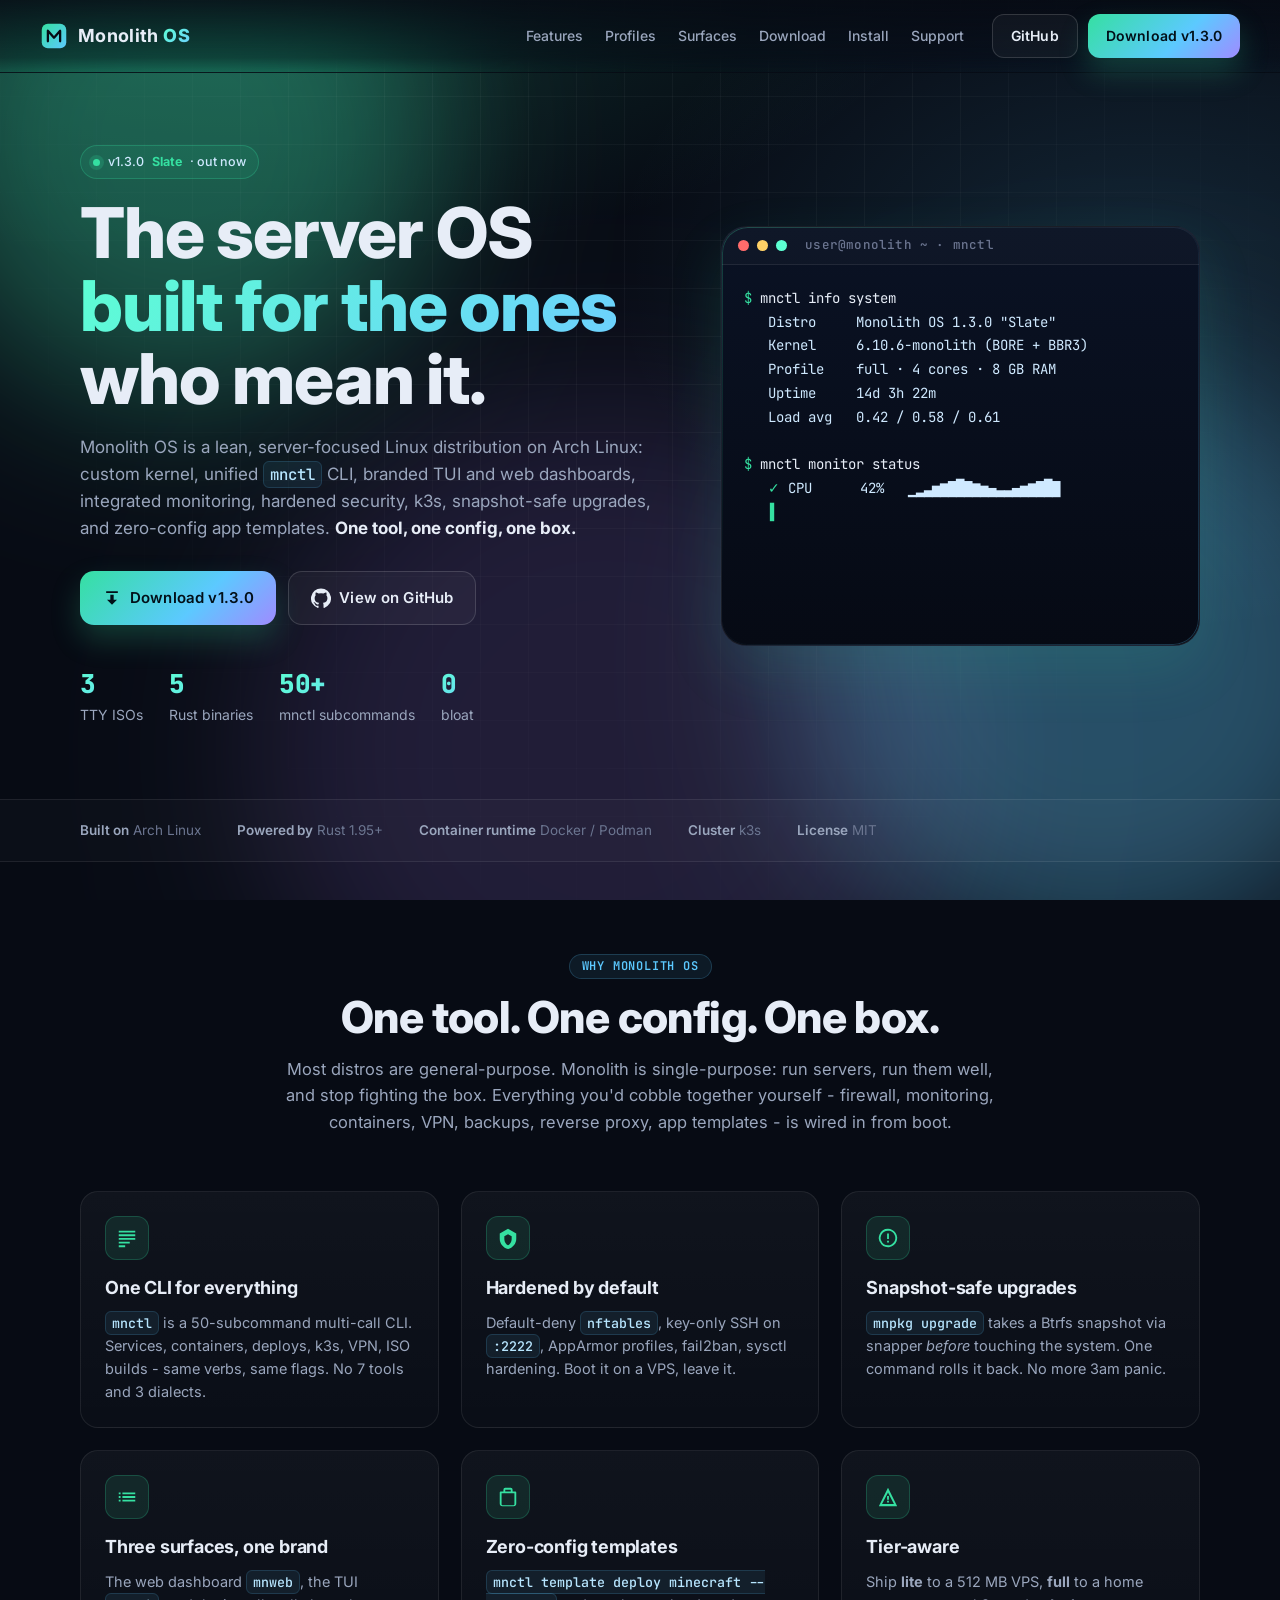
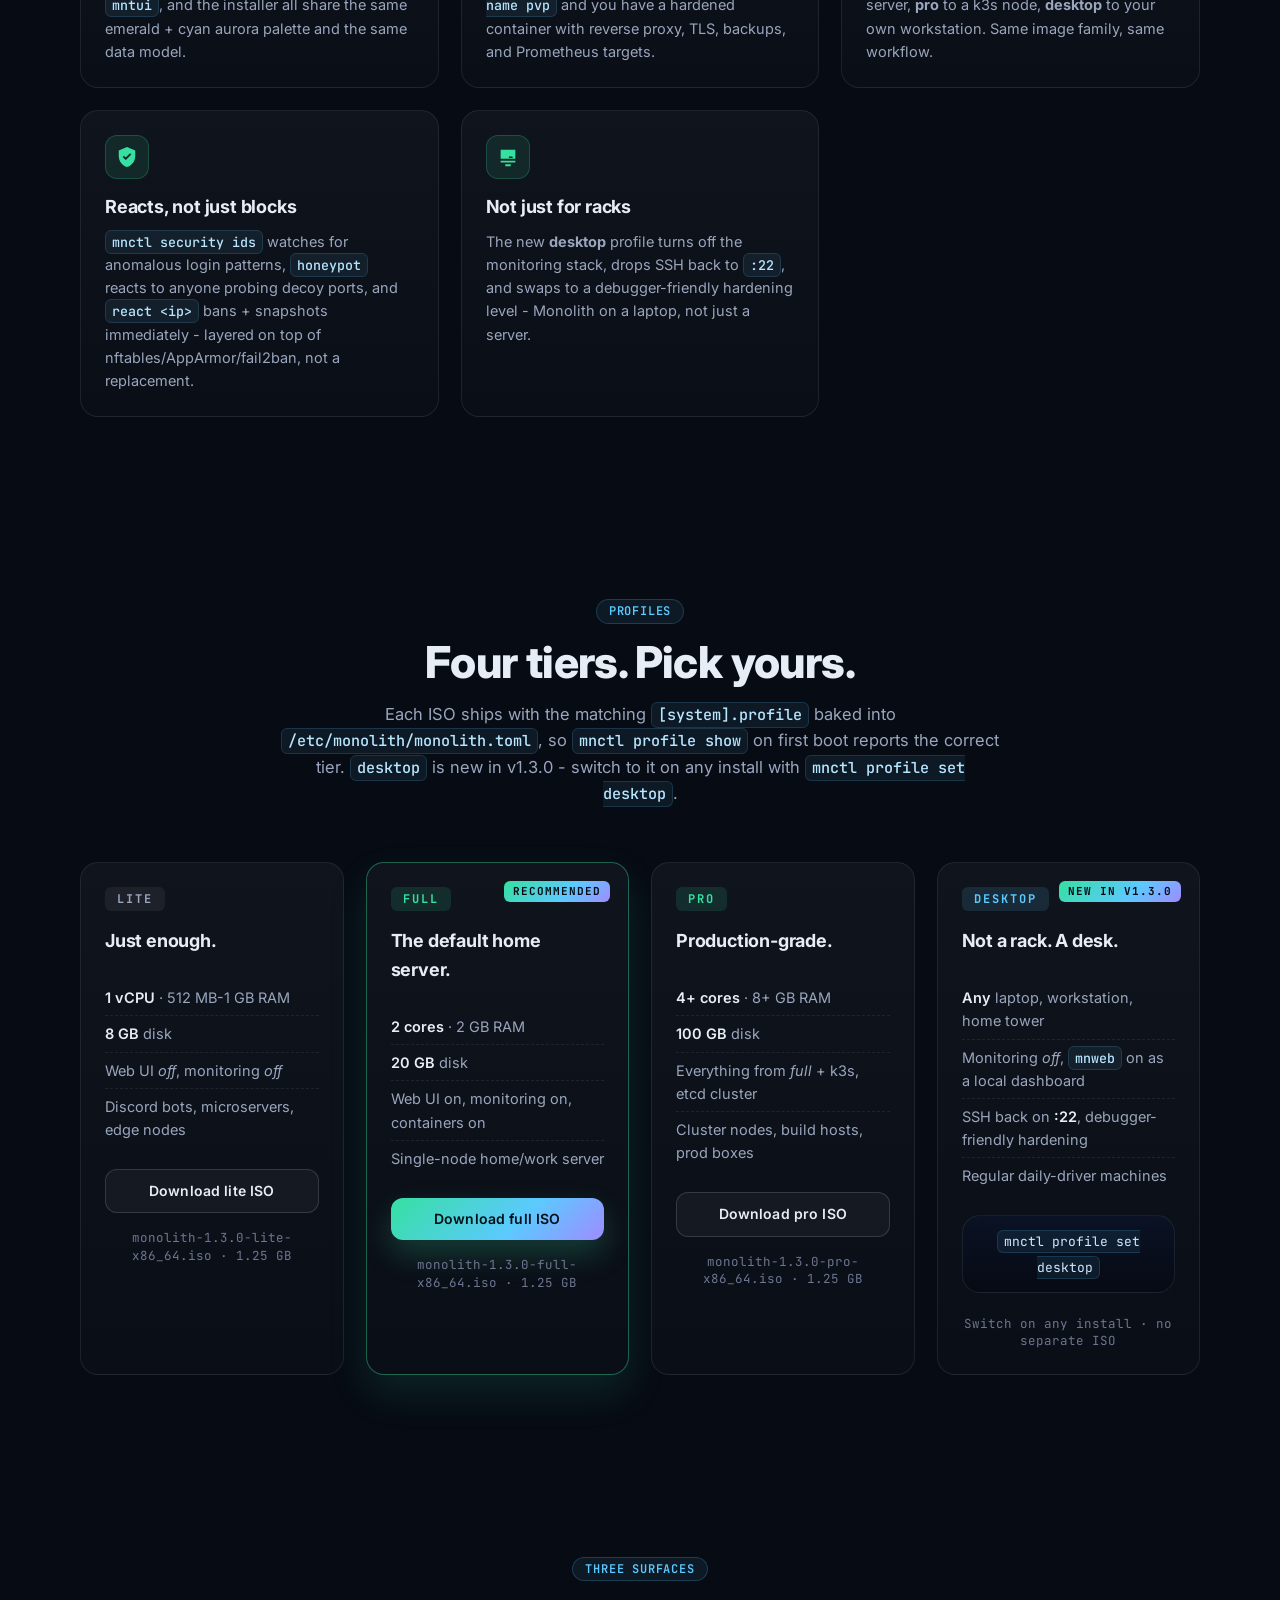
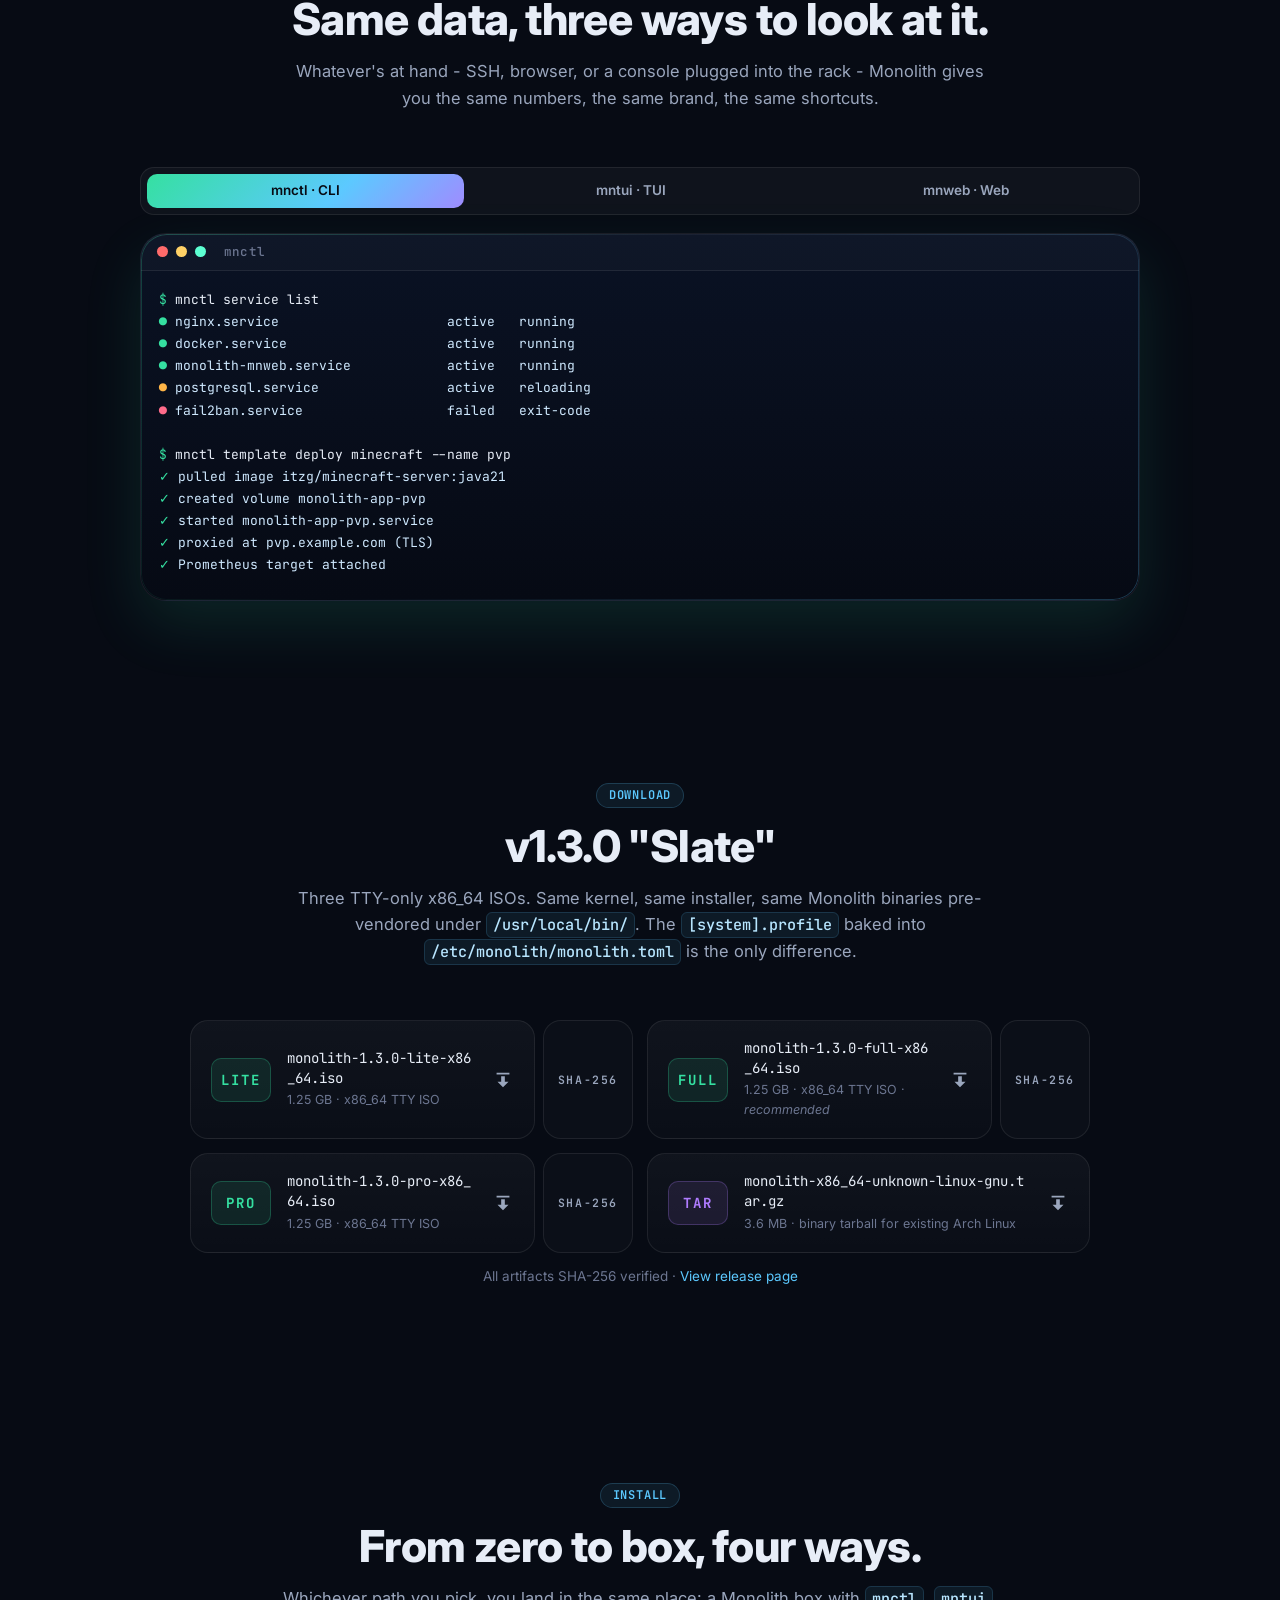
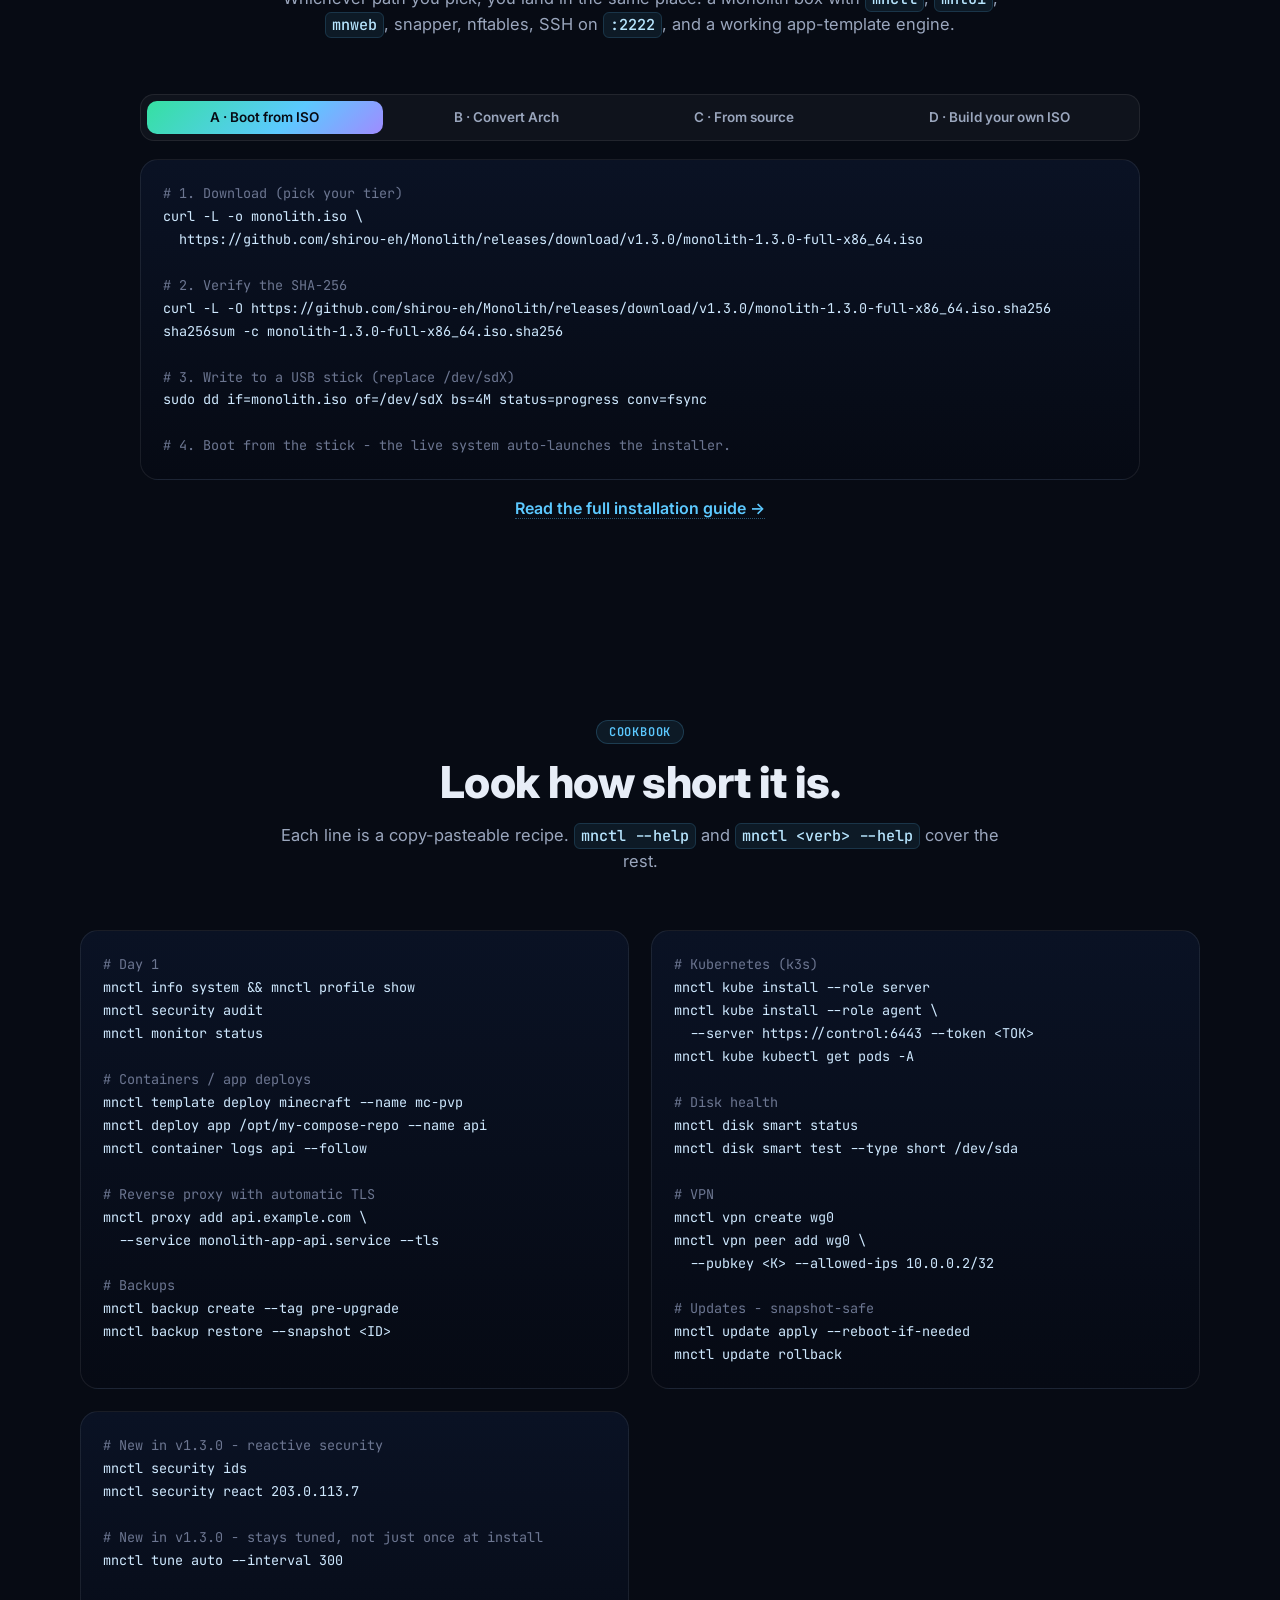
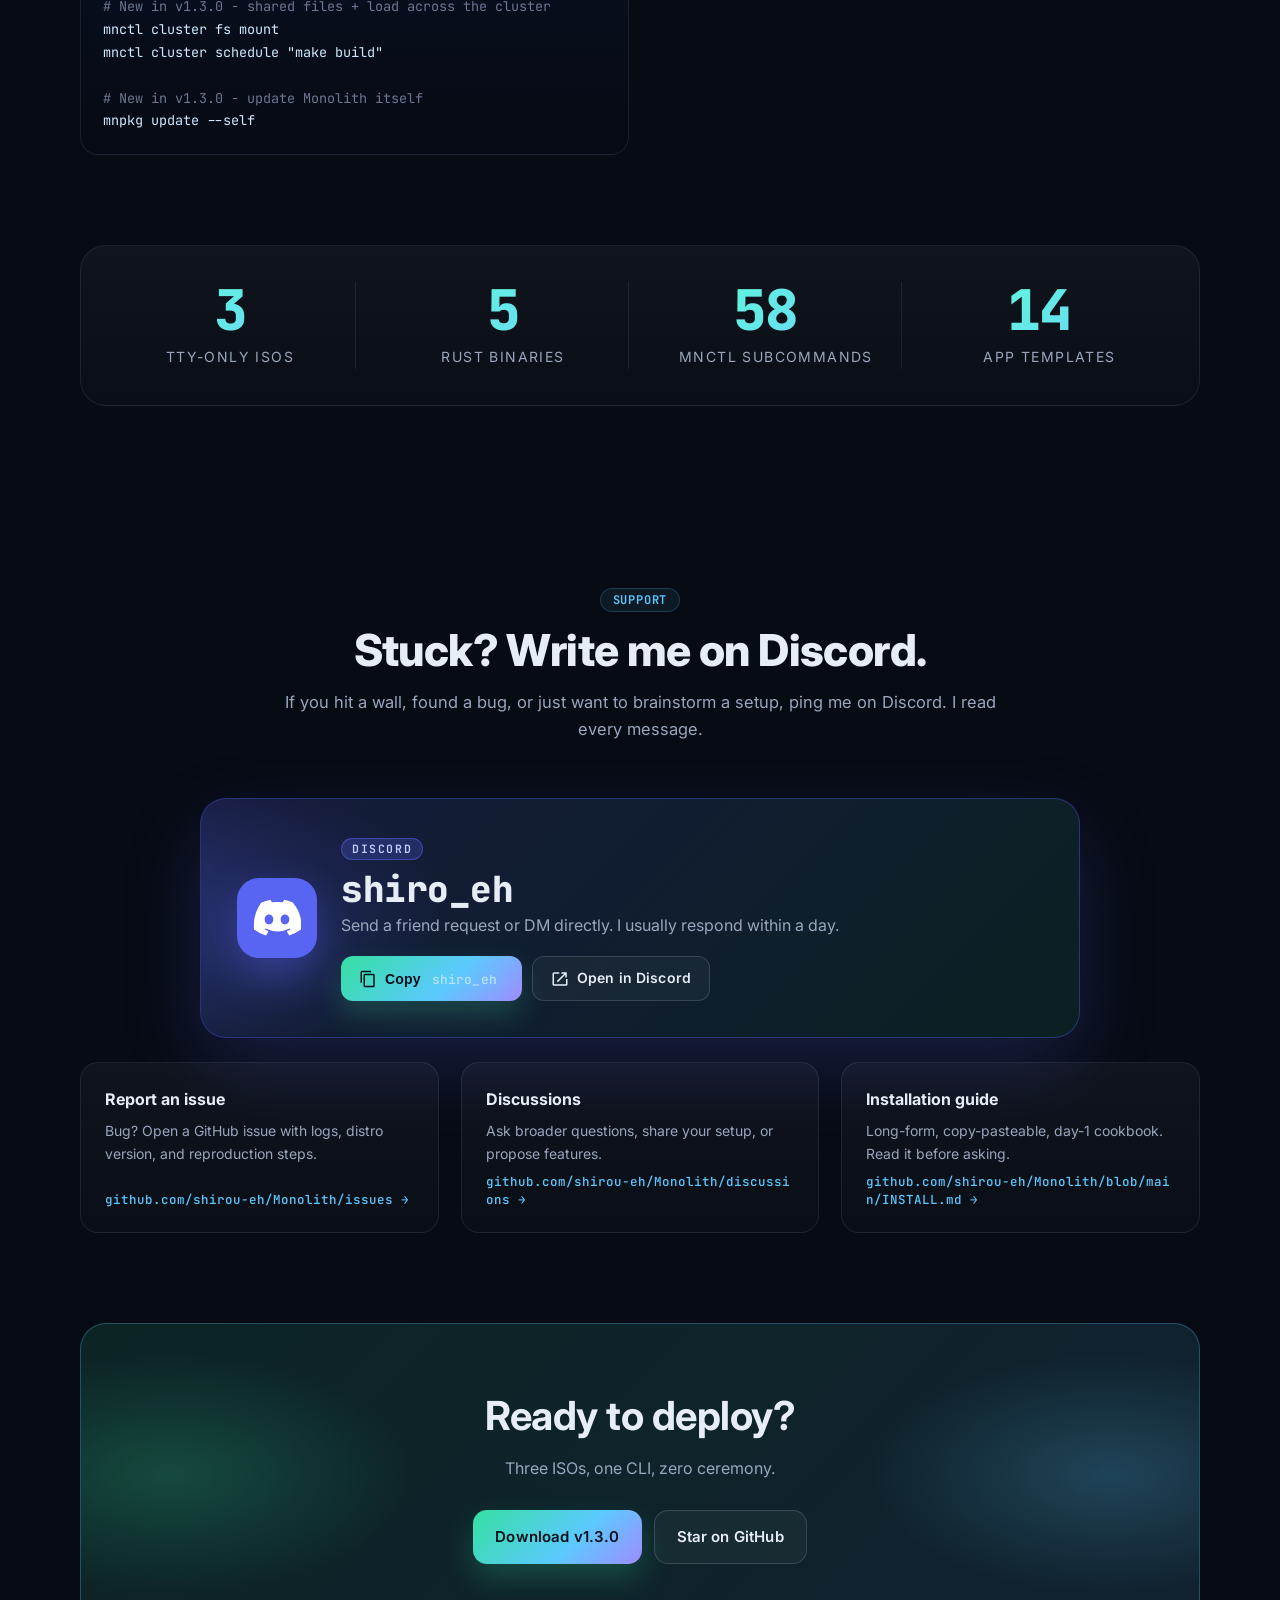
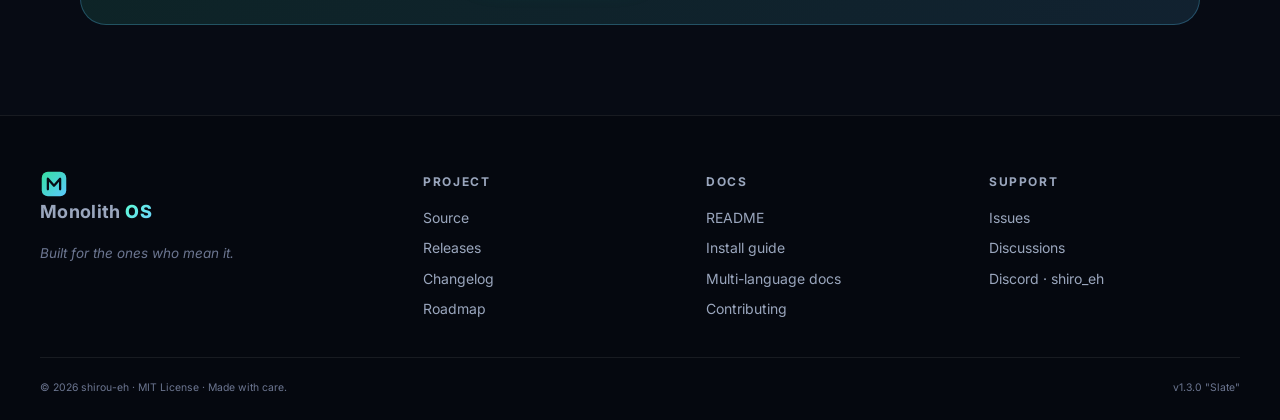
==== commit 620e86ab: "Update site to v1.3.0 "Slate" Site was frozen at v1.0.1 "Obsidian" while the project moved on.  - Al" ====
--- a/index.html
+++ b/index.html
@@ -67,7 +67,7 @@
 
     <div class="nav-cta">
       <a class="btn btn-ghost" href="https://github.com/shirou-eh/Monolith" target="_blank" rel="noopener">GitHub</a>
-      <a class="btn btn-primary" href="#download">Download v1.0.1</a>
+      <a class="btn btn-primary" href="#download">Download v1.3.0</a>
     </div>
 
     <button class="menu-toggle" aria-label="Toggle menu" aria-expanded="false" aria-controls="mobile-menu" id="menuBtn">
@@ -83,7 +83,7 @@
     <a href="#install">Install</a>
     <a href="#support">Support</a>
     <a href="https://github.com/shirou-eh/Monolith" target="_blank" rel="noopener">GitHub</a>
-    <a class="mobile-primary" href="#download">Download v1.0.1</a>
+    <a class="mobile-primary" href="#download">Download v1.3.0</a>
   </div>
 
   <main id="top">
@@ -91,7 +91,7 @@
       <div class="hero-left reveal">
         <span class="eyebrow">
           <span class="dot"></span>
-          v1.0.1 <strong>Obsidian</strong> &middot; out now
+          v1.3.0 <strong>Slate</strong> &middot; out now
         </span>
         <h1 class="hero-title">
           The server OS<br />
@@ -110,7 +110,7 @@
             <svg viewBox="0 0 24 24" width="20" height="20" aria-hidden="true">
               <path fill="currentColor" d="M5 20h14v-2H5v2zM12 4l-6 6h4v6h4v-6h4l-6-6z" transform="rotate(180 12 12)" />
             </svg>
-            Download v1.0.1
+            Download v1.3.0
           </a>
           <a class="btn btn-ghost btn-lg" href="https://github.com/shirou-eh/Monolith" target="_blank" rel="noopener">
             <svg viewBox="0 0 24 24" width="20" height="20" aria-hidden="true"><path fill="currentColor" d="M12 .5a12 12 0 0 0-3.79 23.39c.6.11.82-.26.82-.58v-2.04c-3.34.73-4.04-1.6-4.04-1.6-.55-1.4-1.34-1.77-1.34-1.77-1.09-.74.08-.73.08-.73 1.21.08 1.85 1.24 1.85 1.24 1.07 1.84 2.81 1.31 3.5 1 .11-.78.42-1.31.76-1.61-2.66-.3-5.46-1.33-5.46-5.93 0-1.31.47-2.39 1.24-3.23-.13-.31-.54-1.54.11-3.21 0 0 1.01-.32 3.3 1.23a11.5 11.5 0 0 1 6 0c2.29-1.55 3.3-1.23 3.3-1.23.66 1.67.25 2.9.12 3.21.77.84 1.24 1.92 1.24 3.23 0 4.61-2.81 5.62-5.48 5.92.43.37.81 1.1.81 2.22v3.29c0 .32.22.7.83.58A12 12 0 0 0 12 .5z"/></svg>
@@ -189,7 +189,19 @@
         <article class="card reveal">
           <div class="card-icon"><svg viewBox="0 0 24 24" width="22" height="22"><path fill="currentColor" d="M12 2 2 22h20L12 2zm0 5 6.5 12.5h-13L12 7zm-1 4v4h2v-4h-2zm0 5v2h2v-2h-2z"/></svg></div>
           <h3>Tier-aware</h3>
-          <p>Ship <strong>lite</strong> to a 512&nbsp;MB VPS, <strong>full</strong> to a home server, <strong>pro</strong> to a k3s node. Same image family, same workflow.</p>
+          <p>Ship <strong>lite</strong> to a 512&nbsp;MB VPS, <strong>full</strong> to a home server, <strong>pro</strong> to a k3s node, <strong>desktop</strong> to your own workstation. Same image family, same workflow.</p>
+        </article>
+
+        <article class="card reveal">
+          <div class="card-icon"><svg viewBox="0 0 24 24" width="22" height="22"><path fill="currentColor" d="M12 1 3 5v6c0 5.5 3.8 10.7 9 12 5.2-1.3 9-6.5 9-12V5l-9-4zm4.7 8.3-5.4 5.4a1 1 0 0 1-1.4 0l-2.6-2.6 1.4-1.4 1.9 1.9 4.7-4.7 1.4 1.4z"/></svg></div>
+          <h3>Reacts, not just blocks</h3>
+          <p><code>mnctl security ids</code> watches for anomalous login patterns, <code>honeypot</code> reacts to anyone probing decoy ports, and <code>react &lt;ip&gt;</code> bans + snapshots immediately - layered on top of nftables/AppArmor/fail2ban, not a replacement.</p>
+        </article>
+
+        <article class="card reveal">
+          <div class="card-icon"><svg viewBox="0 0 24 24" width="22" height="22"><path fill="currentColor" d="M4 4h16v10H4V4zm0 12h16v2H4v-2zM9 20h6v2H9v-2zM6 8l3 3-3 3-1.4-1.4L6.2 11 4.6 9.4 6 8zm7 5h4v-1.5h-4V13z"/></svg></div>
+          <h3>Not just for racks</h3>
+          <p>The new <strong>desktop</strong> profile turns off the monitoring stack, drops SSH back to <code>:22</code>, and swaps to a debugger-friendly hardening level - Monolith on a laptop, not just a server.</p>
         </article>
       </div>
     </section>
@@ -197,11 +209,11 @@
     <section id="profiles" class="section">
       <div class="section-head reveal">
         <span class="kicker">Profiles</span>
-        <h2>Three tiers. Pick yours.</h2>
-        <p>Each ISO ships with the matching <code>[system].profile</code> baked into <code>/etc/monolith/monolith.toml</code>, so <code>mnctl profile show</code> on first boot reports the correct tier.</p>
-      </div>
-
-      <div class="grid-3 profiles">
+        <h2>Four tiers. Pick yours.</h2>
+        <p>Each ISO ships with the matching <code>[system].profile</code> baked into <code>/etc/monolith/monolith.toml</code>, so <code>mnctl profile show</code> on first boot reports the correct tier. <code>desktop</code> is new in v1.3.0 - switch to it on any install with <code>mnctl profile set desktop</code>.</p>
+      </div>
+
+      <div class="grid-4 profiles">
         <article class="card profile reveal" data-tier="lite">
           <div class="profile-tag">lite</div>
           <h3>Just enough.</h3>
@@ -211,8 +223,8 @@
             <li>Web UI <em>off</em>, monitoring <em>off</em></li>
             <li>Discord bots, microservers, edge nodes</li>
           </ul>
-          <a class="btn btn-ghost btn-block" href="https://github.com/shirou-eh/Monolith/releases/download/v1.0.1/monolith-1.0.1-lite-x86_64.iso">Download lite ISO</a>
-          <small class="profile-size">monolith-1.0.1-lite-x86_64.iso &middot; 1.25 GB</small>
+          <a class="btn btn-ghost btn-block" href="https://github.com/shirou-eh/Monolith/releases/download/v1.3.0/monolith-1.3.0-lite-x86_64.iso">Download lite ISO</a>
+          <small class="profile-size">monolith-1.3.0-lite-x86_64.iso &middot; 1.25 GB</small>
         </article>
 
         <article class="card profile reveal recommended" data-tier="full">
@@ -225,8 +237,8 @@
             <li>Web UI on, monitoring on, containers on</li>
             <li>Single-node home/work server</li>
           </ul>
-          <a class="btn btn-primary btn-block" href="https://github.com/shirou-eh/Monolith/releases/download/v1.0.1/monolith-1.0.1-full-x86_64.iso">Download full ISO</a>
-          <small class="profile-size">monolith-1.0.1-full-x86_64.iso &middot; 1.25 GB</small>
+          <a class="btn btn-primary btn-block" href="https://github.com/shirou-eh/Monolith/releases/download/v1.3.0/monolith-1.3.0-full-x86_64.iso">Download full ISO</a>
+          <small class="profile-size">monolith-1.3.0-full-x86_64.iso &middot; 1.25 GB</small>
         </article>
 
         <article class="card profile reveal" data-tier="pro">
@@ -238,8 +250,22 @@
             <li>Everything from <em>full</em> + k3s, etcd cluster</li>
             <li>Cluster nodes, build hosts, prod boxes</li>
           </ul>
-          <a class="btn btn-ghost btn-block" href="https://github.com/shirou-eh/Monolith/releases/download/v1.0.1/monolith-1.0.1-pro-x86_64.iso">Download pro ISO</a>
-          <small class="profile-size">monolith-1.0.1-pro-x86_64.iso &middot; 1.25 GB</small>
+          <a class="btn btn-ghost btn-block" href="https://github.com/shirou-eh/Monolith/releases/download/v1.3.0/monolith-1.3.0-pro-x86_64.iso">Download pro ISO</a>
+          <small class="profile-size">monolith-1.3.0-pro-x86_64.iso &middot; 1.25 GB</small>
+        </article>
+
+        <article class="card profile reveal" data-tier="desktop">
+          <div class="profile-tag">desktop</div>
+          <span class="badge">New in v1.3.0</span>
+          <h3>Not a rack. A desk.</h3>
+          <ul class="spec">
+            <li><strong>Any</strong> laptop, workstation, home tower</li>
+            <li>Monitoring <em>off</em>, <code>mnweb</code> on as a local dashboard</li>
+            <li>SSH back on <strong>:22</strong>, debugger-friendly hardening</li>
+            <li>Regular daily-driver machines</li>
+          </ul>
+          <div class="codeblock-inline"><code>mnctl profile set desktop</code></div>
+          <small class="profile-size">Switch on any install &middot; no separate ISO</small>
         </article>
       </div>
     </section>
@@ -290,7 +316,7 @@
                 <span class="terminal-title">mntui</span>
               </div>
 <pre class="terminal-body tui">
-<span class="grad-text">╭ Monolith OS · v1.0.1 Obsidian ────────── tab 1/6 · q quit ╮</span>
+<span class="grad-text">╭ Monolith OS · v1.3.0 Slate ────────── tab 1/6 · q quit ╮</span>
 │  CPU                                                       │
 │  ▁▂▃▅▆▇█▇▆▅▄▃▃▄▅▆▇█▇▅▄▃▂▂▃▄▅▆▇▆▅▄▃▂▁                       │
 │  load 0.42 0.58 0.61    cores 4 @ 3.4 GHz                 │
@@ -367,46 +393,46 @@
     <section id="download" class="section">
       <div class="section-head reveal">
         <span class="kicker">Download</span>
-        <h2>v1.0.1 "Obsidian"</h2>
+        <h2>v1.3.0 "Slate"</h2>
         <p>Three TTY-only x86_64 ISOs. Same kernel, same installer, same Monolith binaries pre-vendored under <code>/usr/local/bin/</code>. The <code>[system].profile</code> baked into <code>/etc/monolith/monolith.toml</code> is the only difference.</p>
       </div>
 
       <div class="downloads reveal">
         <div class="dl-row">
-          <a class="dl" href="https://github.com/shirou-eh/Monolith/releases/download/v1.0.1/monolith-1.0.1-lite-x86_64.iso">
+          <a class="dl" href="https://github.com/shirou-eh/Monolith/releases/download/v1.3.0/monolith-1.3.0-lite-x86_64.iso">
             <div class="dl-tier">lite</div>
             <div class="dl-meta">
-              <strong>monolith-1.0.1-lite-x86_64.iso</strong>
+              <strong>monolith-1.3.0-lite-x86_64.iso</strong>
               <small>1.25 GB &middot; x86_64 TTY ISO</small>
             </div>
             <svg class="dl-arrow" viewBox="0 0 24 24"><path fill="currentColor" d="M5 20h14v-2H5v2zM12 4l-6 6h4v6h4v-6h4l-6-6z" transform="rotate(180 12 12)"/></svg>
           </a>
-          <a class="dl-sha" href="https://github.com/shirou-eh/Monolith/releases/download/v1.0.1/monolith-1.0.1-lite-x86_64.iso.sha256">SHA-256</a>
+          <a class="dl-sha" href="https://github.com/shirou-eh/Monolith/releases/download/v1.3.0/monolith-1.3.0-lite-x86_64.iso.sha256">SHA-256</a>
         </div>
         <div class="dl-row">
-          <a class="dl" href="https://github.com/shirou-eh/Monolith/releases/download/v1.0.1/monolith-1.0.1-full-x86_64.iso">
+          <a class="dl" href="https://github.com/shirou-eh/Monolith/releases/download/v1.3.0/monolith-1.3.0-full-x86_64.iso">
             <div class="dl-tier">full</div>
             <div class="dl-meta">
-              <strong>monolith-1.0.1-full-x86_64.iso</strong>
+              <strong>monolith-1.3.0-full-x86_64.iso</strong>
               <small>1.25 GB &middot; x86_64 TTY ISO &middot; <em>recommended</em></small>
             </div>
             <svg class="dl-arrow" viewBox="0 0 24 24"><path fill="currentColor" d="M5 20h14v-2H5v2zM12 4l-6 6h4v6h4v-6h4l-6-6z" transform="rotate(180 12 12)"/></svg>
           </a>
-          <a class="dl-sha" href="https://github.com/shirou-eh/Monolith/releases/download/v1.0.1/monolith-1.0.1-full-x86_64.iso.sha256">SHA-256</a>
+          <a class="dl-sha" href="https://github.com/shirou-eh/Monolith/releases/download/v1.3.0/monolith-1.3.0-full-x86_64.iso.sha256">SHA-256</a>
         </div>
         <div class="dl-row">
-          <a class="dl" href="https://github.com/shirou-eh/Monolith/releases/download/v1.0.1/monolith-1.0.1-pro-x86_64.iso">
+          <a class="dl" href="https://github.com/shirou-eh/Monolith/releases/download/v1.3.0/monolith-1.3.0-pro-x86_64.iso">
             <div class="dl-tier">pro</div>
             <div class="dl-meta">
-              <strong>monolith-1.0.1-pro-x86_64.iso</strong>
+              <strong>monolith-1.3.0-pro-x86_64.iso</strong>
               <small>1.25 GB &middot; x86_64 TTY ISO</small>
             </div>
             <svg class="dl-arrow" viewBox="0 0 24 24"><path fill="currentColor" d="M5 20h14v-2H5v2zM12 4l-6 6h4v6h4v-6h4l-6-6z" transform="rotate(180 12 12)"/></svg>
           </a>
-          <a class="dl-sha" href="https://github.com/shirou-eh/Monolith/releases/download/v1.0.1/monolith-1.0.1-pro-x86_64.iso.sha256">SHA-256</a>
+          <a class="dl-sha" href="https://github.com/shirou-eh/Monolith/releases/download/v1.3.0/monolith-1.3.0-pro-x86_64.iso.sha256">SHA-256</a>
         </div>
         <div class="dl-row">
-          <a class="dl tarball" href="https://github.com/shirou-eh/Monolith/releases/download/v1.0.1/monolith-x86_64-unknown-linux-gnu.tar.gz">
+          <a class="dl tarball" href="https://github.com/shirou-eh/Monolith/releases/download/v1.3.0/monolith-x86_64-unknown-linux-gnu.tar.gz">
             <div class="dl-tier">tar</div>
             <div class="dl-meta">
               <strong>monolith-x86_64-unknown-linux-gnu.tar.gz</strong>
@@ -416,7 +442,7 @@
           </a>
         </div>
       </div>
-      <p class="tiny center">All artifacts SHA-256 verified &middot; <a href="https://github.com/shirou-eh/Monolith/releases/tag/v1.0.1" target="_blank" rel="noopener">View release page</a></p>
+      <p class="tiny center">All artifacts SHA-256 verified &middot; <a href="https://github.com/shirou-eh/Monolith/releases/tag/v1.3.0" target="_blank" rel="noopener">View release page</a></p>
     </section>
 
     <section id="install" class="section">
@@ -438,11 +464,11 @@
           <div class="tab-panel active" role="tabpanel" id="ins-iso" aria-labelledby="insbtn-iso">
 <pre class="codeblock"><span class="comment"># 1. Download (pick your tier)</span>
 curl -L -o monolith.iso \
-  https://github.com/shirou-eh/Monolith/releases/download/v1.0.1/monolith-1.0.1-full-x86_64.iso
+  https://github.com/shirou-eh/Monolith/releases/download/v1.3.0/monolith-1.3.0-full-x86_64.iso
 
 <span class="comment"># 2. Verify the SHA-256</span>
-curl -L -O https://github.com/shirou-eh/Monolith/releases/download/v1.0.1/monolith-1.0.1-full-x86_64.iso.sha256
-sha256sum -c monolith-1.0.1-full-x86_64.iso.sha256
+curl -L -O https://github.com/shirou-eh/Monolith/releases/download/v1.3.0/monolith-1.3.0-full-x86_64.iso.sha256
+sha256sum -c monolith-1.3.0-full-x86_64.iso.sha256
 
 <span class="comment"># 3. Write to a USB stick (replace /dev/sdX)</span>
 sudo dd if=monolith.iso of=/dev/sdX bs=4M status=progress conv=fsync
@@ -474,13 +500,13 @@
 
           <div class="tab-panel" role="tabpanel" id="ins-iso2" aria-labelledby="insbtn-iso2" hidden>
 <pre class="codeblock"><span class="comment"># Build any tier locally (Docker or native Arch host)</span>
-sudo ./iso/build-iso.sh --tier full --out ./out --version 1.0.1
+sudo ./iso/build-iso.sh --tier full --out ./out --version 1.3.0
 
 <span class="comment"># Inside an Arch container</span>
 docker run --rm --privileged -v "$(pwd):/work" -w /work archlinux:latest bash -c '
   pacman -Syu --noconfirm
   pacman -S --noconfirm --needed archiso grub edk2-shell libisoburn squashfs-tools dosfstools mtools
-  ./iso/build-iso.sh --tier full --out out --version 1.0.1
+  ./iso/build-iso.sh --tier full --out out --version 1.3.0
 '</pre>
           </div>
         </div>
@@ -531,6 +557,19 @@
 <span class="comment"># Updates - snapshot-safe</span>
 mnctl update apply --reboot-if-needed
 mnctl update rollback</pre>
+<pre class="codeblock"><span class="comment"># New in v1.3.0 - reactive security</span>
+mnctl security ids
+mnctl security react 203.0.113.7
+
+<span class="comment"># New in v1.3.0 - stays tuned, not just once at install</span>
+mnctl tune auto --interval 300
+
+<span class="comment"># New in v1.3.0 - shared files + load across the cluster</span>
+mnctl cluster fs mount
+mnctl cluster schedule "make build"
+
+<span class="comment"># New in v1.3.0 - update Monolith itself</span>
+mnpkg update --self</pre>
       </div>
     </section>
 
@@ -538,7 +577,7 @@
       <div class="grid-4 stats reveal">
         <div class="stat-big"><span class="num">3</span><span class="lbl">TTY-only ISOs</span></div>
         <div class="stat-big"><span class="num">5</span><span class="lbl">Rust binaries</span></div>
-        <div class="stat-big"><span class="num">50<span class="plus">+</span></span><span class="lbl">mnctl subcommands</span></div>
+        <div class="stat-big"><span class="num">58<span class="plus">+</span></span><span class="lbl">mnctl subcommands</span></div>
         <div class="stat-big"><span class="num">14<span class="plus">+</span></span><span class="lbl">app templates</span></div>
       </div>
     </section>
@@ -596,7 +635,7 @@
         <h2>Ready to deploy?</h2>
         <p>Three ISOs, one CLI, zero ceremony.</p>
         <div class="banner-ctas">
-          <a class="btn btn-primary btn-lg" href="#download">Download v1.0.1</a>
+          <a class="btn btn-primary btn-lg" href="#download">Download v1.3.0</a>
           <a class="btn btn-ghost btn-lg" href="https://github.com/shirou-eh/Monolith" target="_blank" rel="noopener">Star on GitHub</a>
         </div>
       </div>
@@ -638,7 +677,7 @@
     </div>
     <div class="foot-line">
       <small>&copy; <span id="year">2026</span> shirou-eh &middot; MIT License &middot; Made with care.</small>
-      <small>v1.0.1 "Obsidian"</small>
+      <small>v1.3.0 "Slate"</small>
     </div>
   </footer>
 
--- a/styles.css
+++ b/styles.css
@@ -516,6 +516,10 @@
   background: rgba(53, 224, 161, .12);
   color: var(--emerald);
 }
+.card.profile[data-tier="desktop"] .profile-tag {
+  background: rgba(92, 201, 255, .12);
+  color: var(--cyan);
+}
 .badge {
   position: absolute;
   top: 18px;
@@ -592,6 +596,18 @@
   margin: 0;
 }
 .codeblock .comment { color: var(--text-mute); }
+.codeblock-inline {
+  background: linear-gradient(180deg, #0a1224 0%, #060a14 100%);
+  border: 1px solid var(--line);
+  border-radius: var(--radius-2);
+  padding: 12px 14px;
+  margin: 0 0 6px;
+  text-align: center;
+}
+.codeblock-inline code {
+  font: 13px/1.5 'JetBrains Mono', monospace;
+  color: #cfe9ff;
+}
 
 /* ----------- Downloads ----------- */
 
